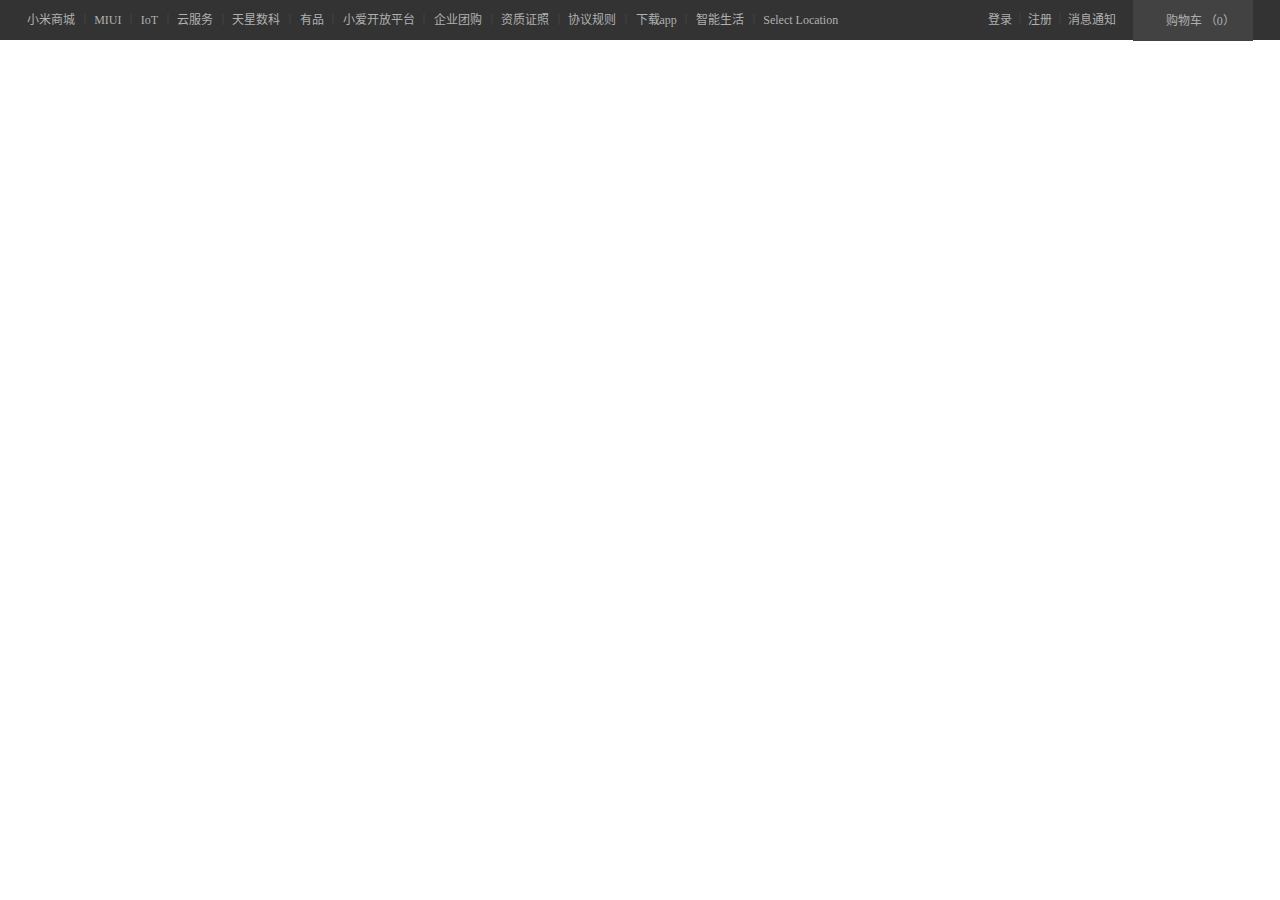
==== index.html @ 5fc12404 "防小米官网首页" ====
<!DOCTYPE html>
<html lang="zh-CN">

<head>
	<meta charset="UTF-8">
	<meta http-equiv="X-UA-Compatible" content="IE=edge">
	<meta name="viewport" content="width=device-width, initial-scale=1.0">
	<link rel="stylesheet" href="./static/css/style.css">
	<link rel="stylesheet" href="./static/fa/css/all.css">
	<link rel="stylesheet" href="./static/css/reset.css">
	<link rel="shortcut icon" href="./static/images/footlogo.png">
	<title>小米商城</title>
</head>

<body>
	<!-- 头部 -->
	<div class="header">
		<div class="site-topbar">
			<div class="container">
				<!-- 导航条右边部分 -->
				<ul class="topbar-nav">
					<li class="nofollow"><a href="#">小米商城</a></li>
					<span class="sep">丨</span>
					<li class="nofollow"><a href="#">MIUI</a></li>
					<span class="sep">丨</span>
					<li class="nofollow"><a href="#">IoT</a></li>
					<span class="sep">丨</span>
					<li class="nofollow"><a href="#">云服务</a></li>
					<span class="sep">丨</span>
					<li class="nofollow"><a href="#">天星数科</a></li>
					<span class="sep">丨</span>
					<li class="nofollow"><a href="#">有品</a></li>
					<span class="sep">丨</span>
					<li class="nofollow"><a href="#">小爱开放平台</a></li>
					<span class="sep">丨</span>
					<li class="nofollow"><a href="#">企业团购</a></li>
					<span class="sep">丨</span>
					<li class="nofollow"><a href="#">资质证照</a></li>
					<span class="sep">丨</span>
					<li class="nofollow"><a href="#">协议规则</a></li>
					<span class="sep">丨</span>
					<li class="nofollow">
						<a href="#" target="_blank" id="J_siteDownloadApp" class="topbar-download">下载app</a>
					</li>
					<span class="sep">丨</span>
					<li class="nofollow"><a href="#">智能生活</a></li>
					<span class="sep">丨</span>
					<li class="nofollow"><a href="#">Select Location</a></li>
				</ul>
				<!-- 导航条左边部分 -->
				<div class="topbar-cart">
					<a href="#">
						<i class="iconfont-cart fas">&#xf217;</i>
						购物车
						<span class="cart-mini-num">（0）</span>
					</a>
				</div>
				<ul class="topbar-info">
					<li class="link"><a href="#">登录</a></li><span>丨</span>
					<li class="link"><a href="#">注册</a></li><span>丨</span>
					<li class="link"><a href="#">消息通知</a></li>
				</ul>
			</div>

			
		</div>
	</div>
	<!-- 主体部分 -->
	<div class="content"></div>
	<!-- 底部 -->
	<div class="footer"></div>
</body>

</html>
---- static/css/style.css ----
body{
    font: 14px/1.5 Helvetica Neue,Helvetica,Arial,Microsoft Yahei,Hiragino Sans GB,Heiti SC,WenQuanYi Micro Hei,sans-serif;
    color: #333;
}

a{
    text-decoration: none;
}

/* 淘宝清除浮动的方法 */
.clearfix::after,
.clearfix::before{
    content: '';
    display: table;
    clear: both;
}

.site-topbar{
    position: relative;
    z-index: 30;
    height: 40px;
    font-size: 12px;
    color: #b0b0b0;
    background-color: #333;
}

.container{
    width: 1226px;
    height: 100%;
    margin: 0 auto;
    /* background-color: #bfa; */
}

.topbar-nav{
    position: relative;
    float: left;
    height: 100%;
}

.topbar-nav .nofollow{
    float: left;
    height: 100%;
    line-height: 40px;
}

.topbar-nav a{
    display: block;
    color: #b0b0b0;
}

.topbar-nav .sep{
    float: left;
    padding-top: 10px;
    margin: 0.3em;
    color: #424242;
}

.topbar-cart{
    position: relative;
    float: right;
    width: 120px;
    height: 100%;
    margin-left: 15px;
    line-height: 40px;
    background: #424242;
}

.topbar-cart a{
    display: block;
    color: #b0b0b0;
    background: #424242;
    text-align: center;
}

.topbar-cart .iconfont-cart{
    font-size: 15px;
}

.topbar-info{
    position: relative;
    float: right;
}

.topbar-info li{
    float: left;
    margin: 0 2px;
}

.topbar-info span{
    float: left;
    padding-top: 13px;
    color: #424242;
}

.topbar-info a{
    display: block;
    line-height: 40px;
    color: #b0b0b0;
}
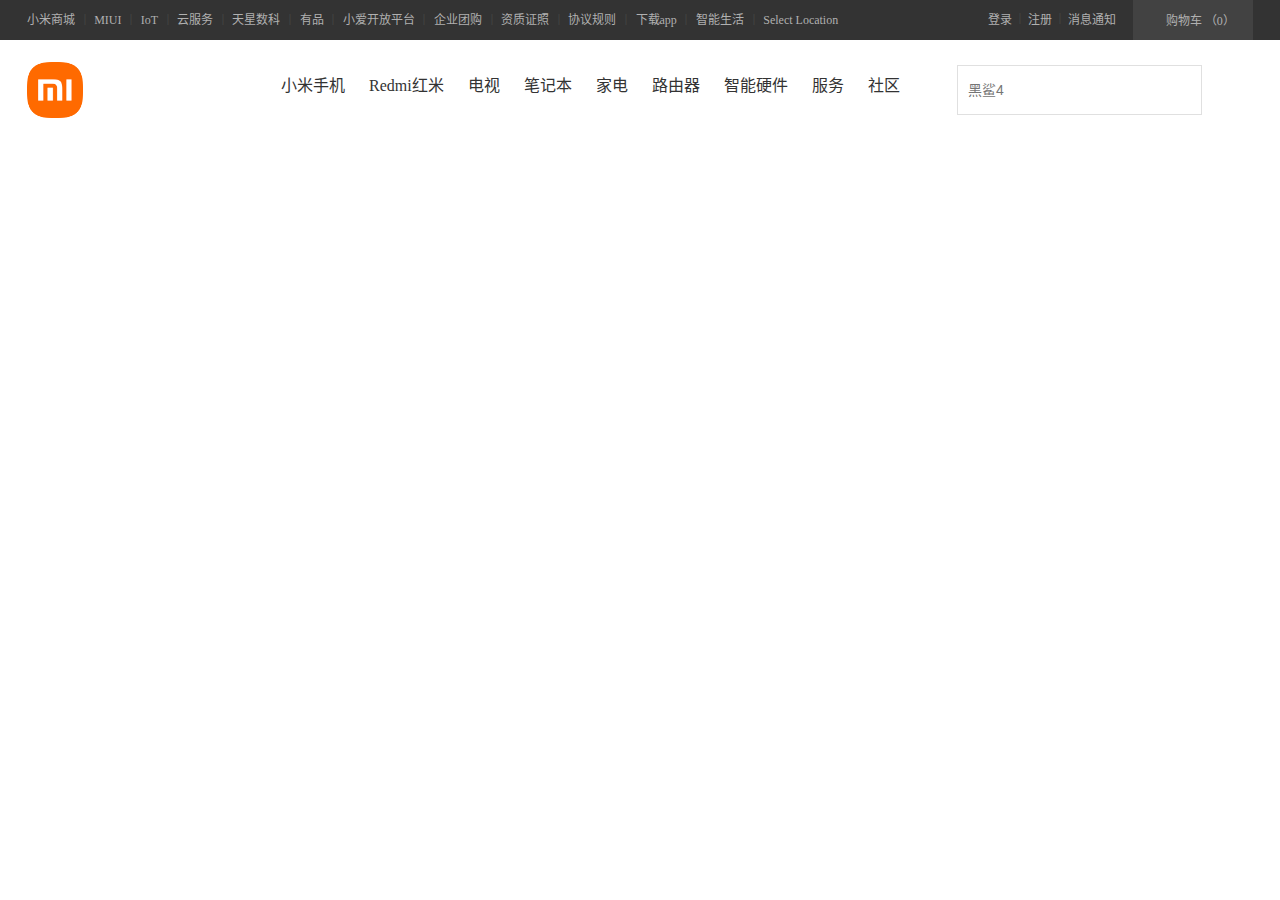
==== commit adf02fe3: "修改了信息" ====
--- a/index.html
+++ b/index.html
@@ -8,7 +8,8 @@
 	<link rel="stylesheet" href="./static/css/style.css">
 	<link rel="stylesheet" href="./static/fa/css/all.css">
 	<link rel="stylesheet" href="./static/css/reset.css">
-	<link rel="shortcut icon" href="./static/images/footlogo.png">
+	<link rel="shortcut icon" href="./static/image/favicon.ico">
+	<link rel="stylesheet" href="./static/js/index.js">
 	<title>小米商城</title>
 </head>
 
@@ -64,6 +65,35 @@
 
 			
 		</div>
+
+		<div class="site-header">
+			<div class="container">
+				<div class="header-logo">
+					<a href="./index.html" title="小米官网" class="logo">小米官网</a>
+				</div>
+
+				<div class="header-nav">
+					<ul class="nav-list">
+						<li class="nav-item"><a href="#">小米手机</a></li>
+						<li class="nav-item"><a href="#">Redmi红米</a></li>
+						<li class="nav-item"><a href="#">电视</a></li>
+						<li class="nav-item"><a href="#">笔记本</a></li>
+						<li class="nav-item"><a href="#">家电</a></li>
+						<li class="nav-item"><a href="#">路由器</a></li>
+						<li class="nav-item"><a href="#">智能硬件</a></li>
+						<li class="nav-item"><a href="#">服务</a></li>
+						<li class="nav-item"><a href="#">社区</a></li>
+					</ul>
+				</div>
+
+				<div class="header-search">
+					<form action="#" class="search-form ">
+						<input type="search" class="search-text" placeholder="黑鲨4">
+						<div class="search-btn fas fa-search"></div>
+					</form>
+				</div>
+			</div>
+		</div>
 	</div>
 	<!-- 主体部分 -->
 	<div class="content"></div>
--- a/static/css/style.css
+++ b/static/css/style.css
@@ -67,6 +67,7 @@
 
 .topbar-cart a{
     display: block;
+    height: 100%;
     color: #b0b0b0;
     background: #424242;
     text-align: center;
@@ -96,4 +97,101 @@
     display: block;
     line-height: 40px;
     color: #b0b0b0;
+}
+
+.site-header{
+    z-index: 20;
+    height: 100px;
+}
+
+.header-logo{
+   float: left; 
+   width: 62px;
+   margin-top: 22px;
+}
+.header-logo .logo{
+    position: relative;
+    display: block;
+    width: 56px;
+    height: 56px;
+    overflow: hidden;
+    text-indent: -9999px;
+}
+.header-logo .logo::after,
+.header-logo .logo::before{
+    content: '';
+    position: absolute;
+    left: 0;
+    top: 0;
+    z-index: 1;
+    width: 100%;
+    height: 100%;
+    background: url('../image/logo-mi2.png')no-repeat;
+    background-size: 56px;
+    transform: translateZ(0);
+}
+
+.header-nav{
+    height: 100%;
+    float: left;
+    margin-left: 150px;
+}
+
+.nav-list{
+    position: relative;
+    float: left;
+    font-size: 16px;
+    padding: 12px 0 0 30px;
+    height: 88px;
+    z-index: 10;
+}
+
+.nav-list li{
+    float: left;
+}
+
+.nav-list a{
+    display: block;
+    padding: 26px 12px 38px;
+    color: #333;
+}
+
+
+.header-search{
+    float: right;
+    width: 296px;
+    height: 50px;
+    margin-top: 25px;
+    overflow: hidden;
+}
+
+.header-search .search-form{
+    position: relative;
+    width: 100%;
+    height: 100%;
+    z-index: 20;
+}
+
+.header-search .search-text{
+    outline: 0;
+    border: 1px solid #e0e0e0;
+    width: 245px;
+    height: 50px;
+    font-size: 14px;
+    line-height: 48px;
+    padding: 0 10px;
+}
+
+.header-search .search-btn{
+    position: absolute;
+    width: 38px;
+    height: 46px;
+    line-height: 46px;
+    font-size: 18px;
+    border:1px solid #e0e0e0;
+    border-left: none;
+    text-align: center;
+    padding: 1px 6px;
+    background: #fff;
+    color: #616161;
 }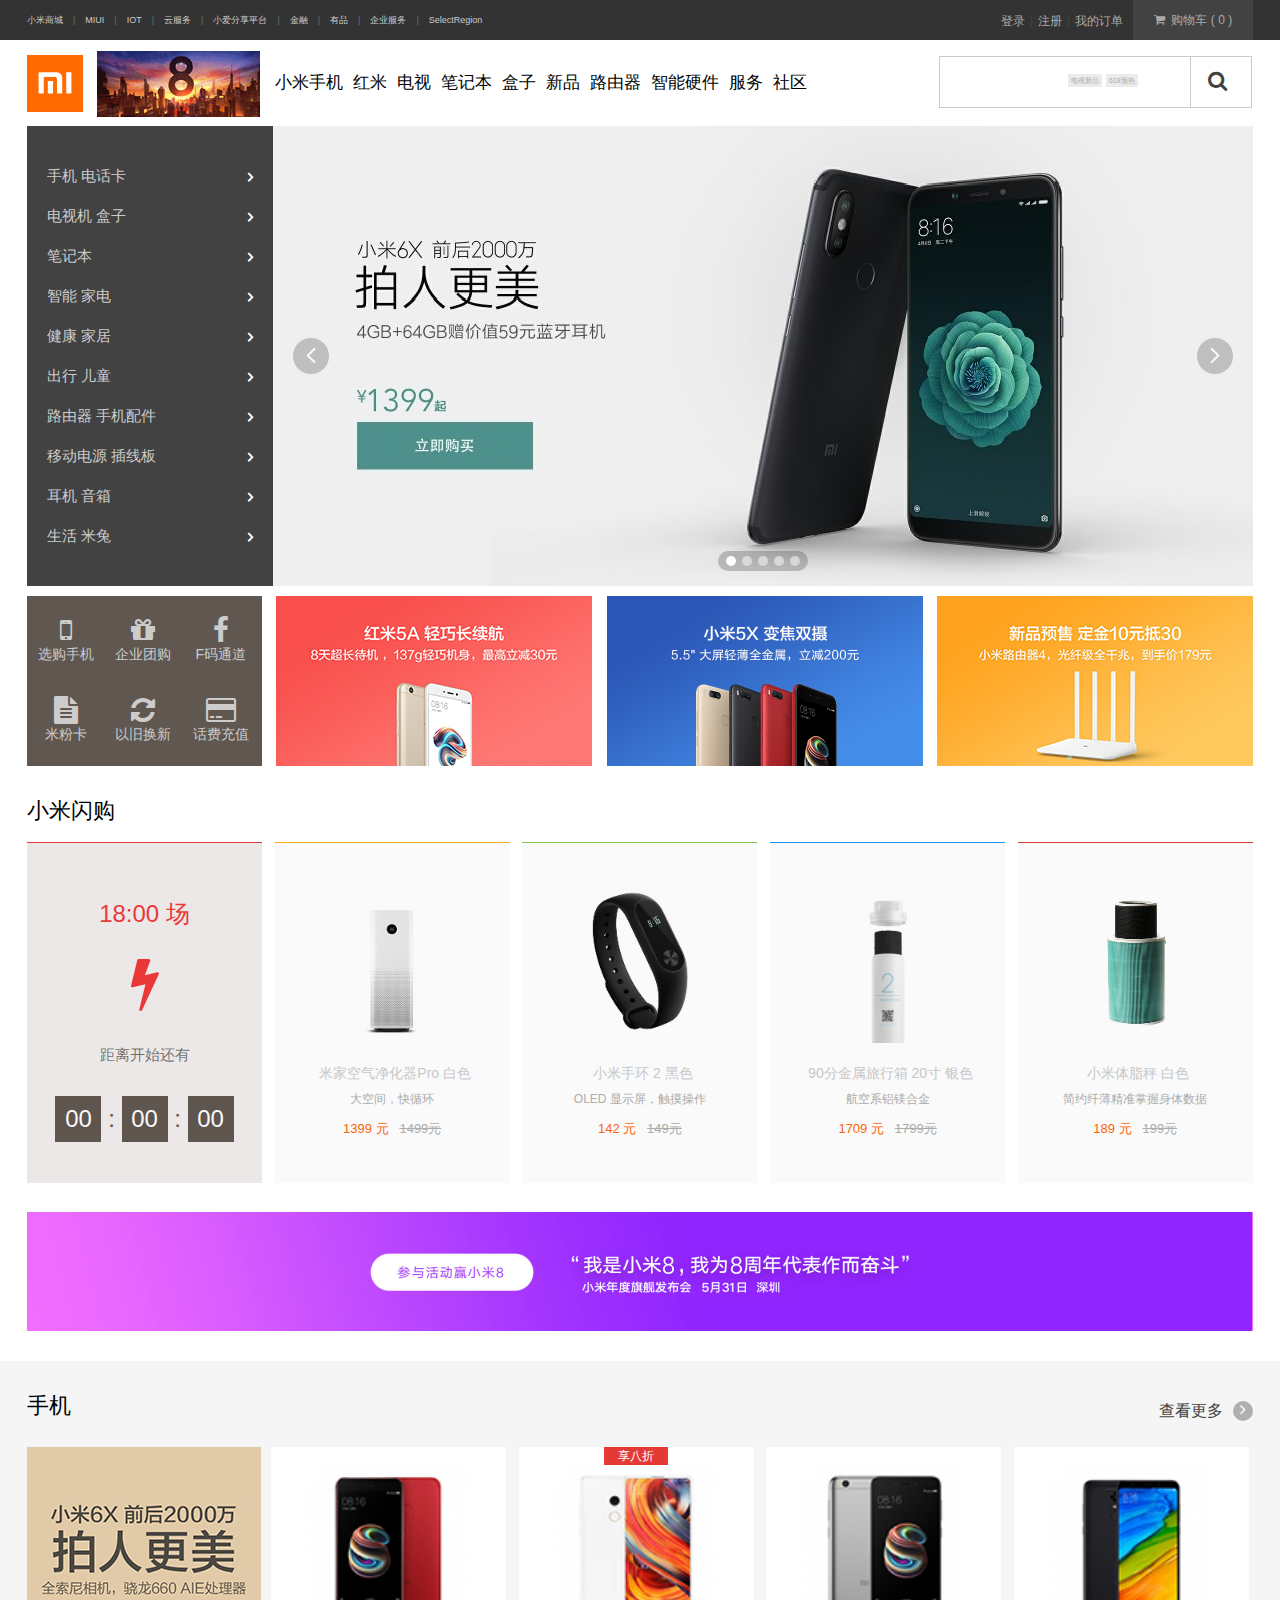
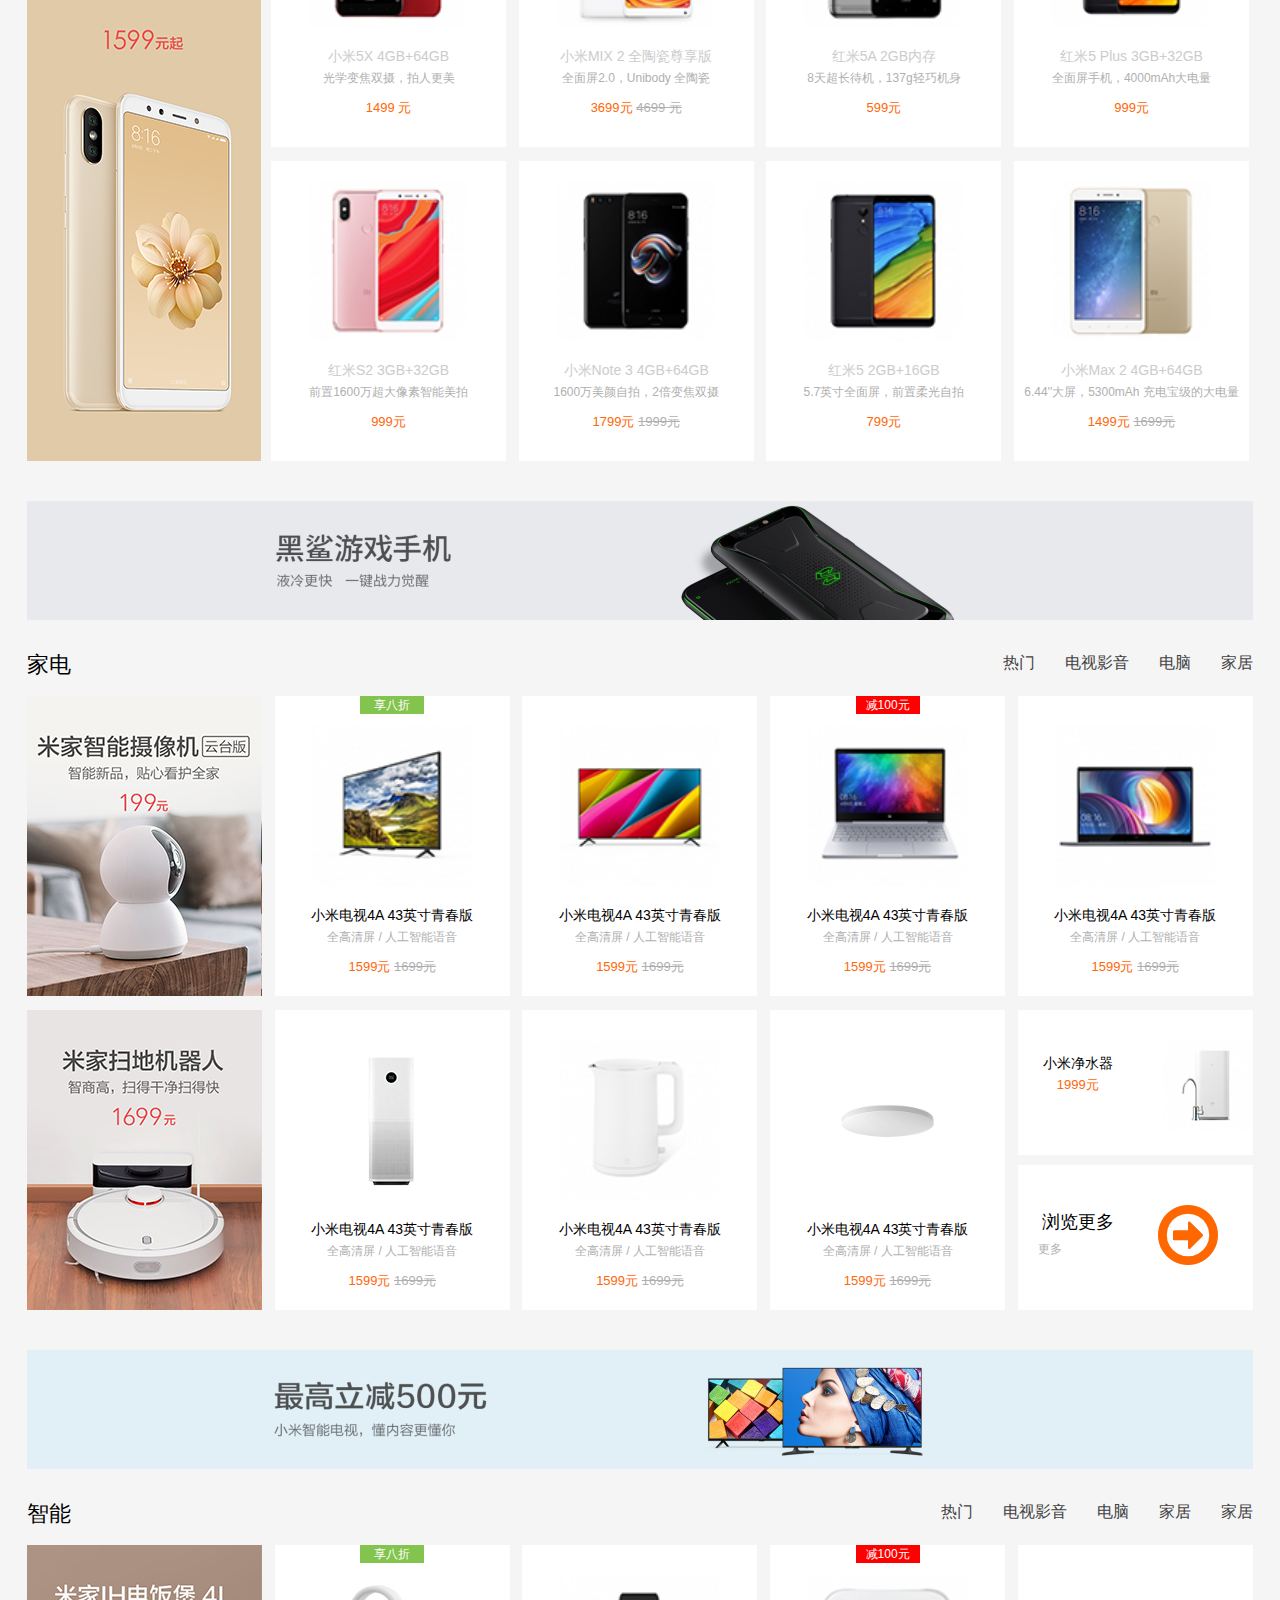
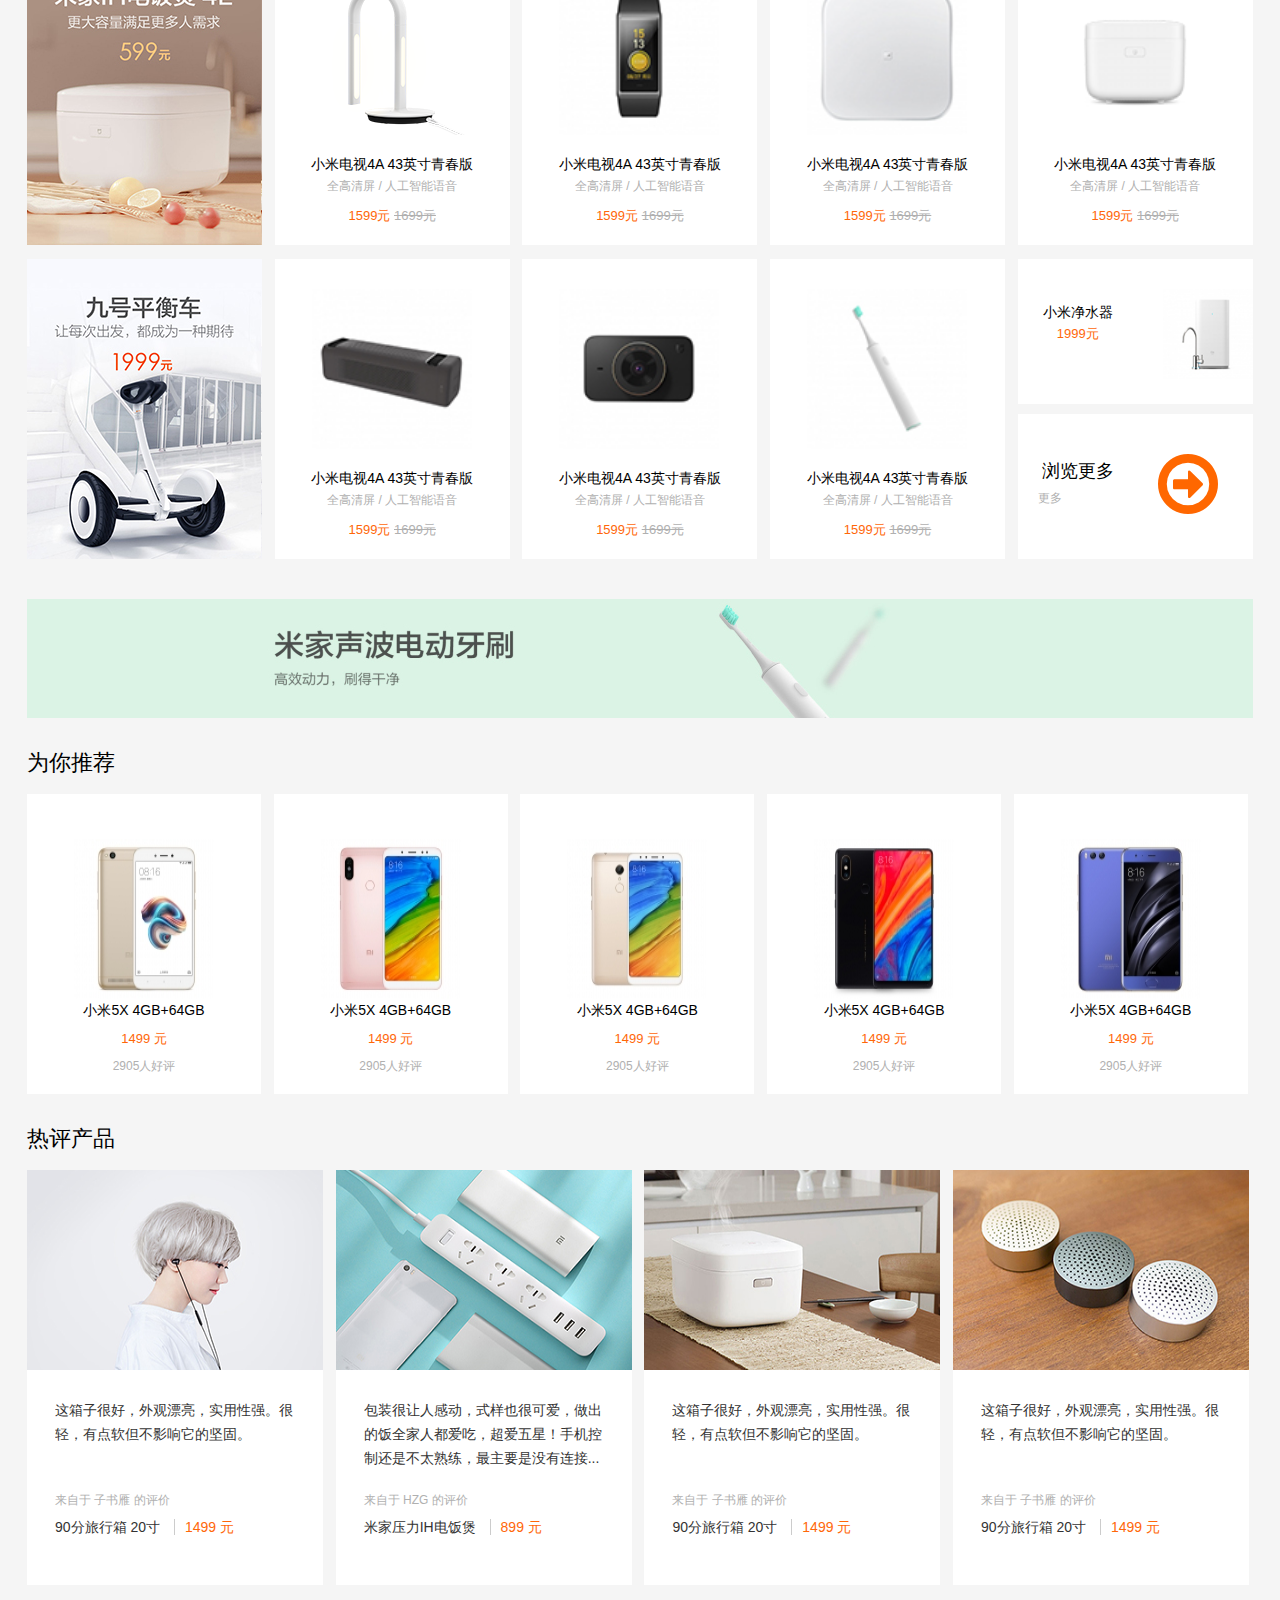
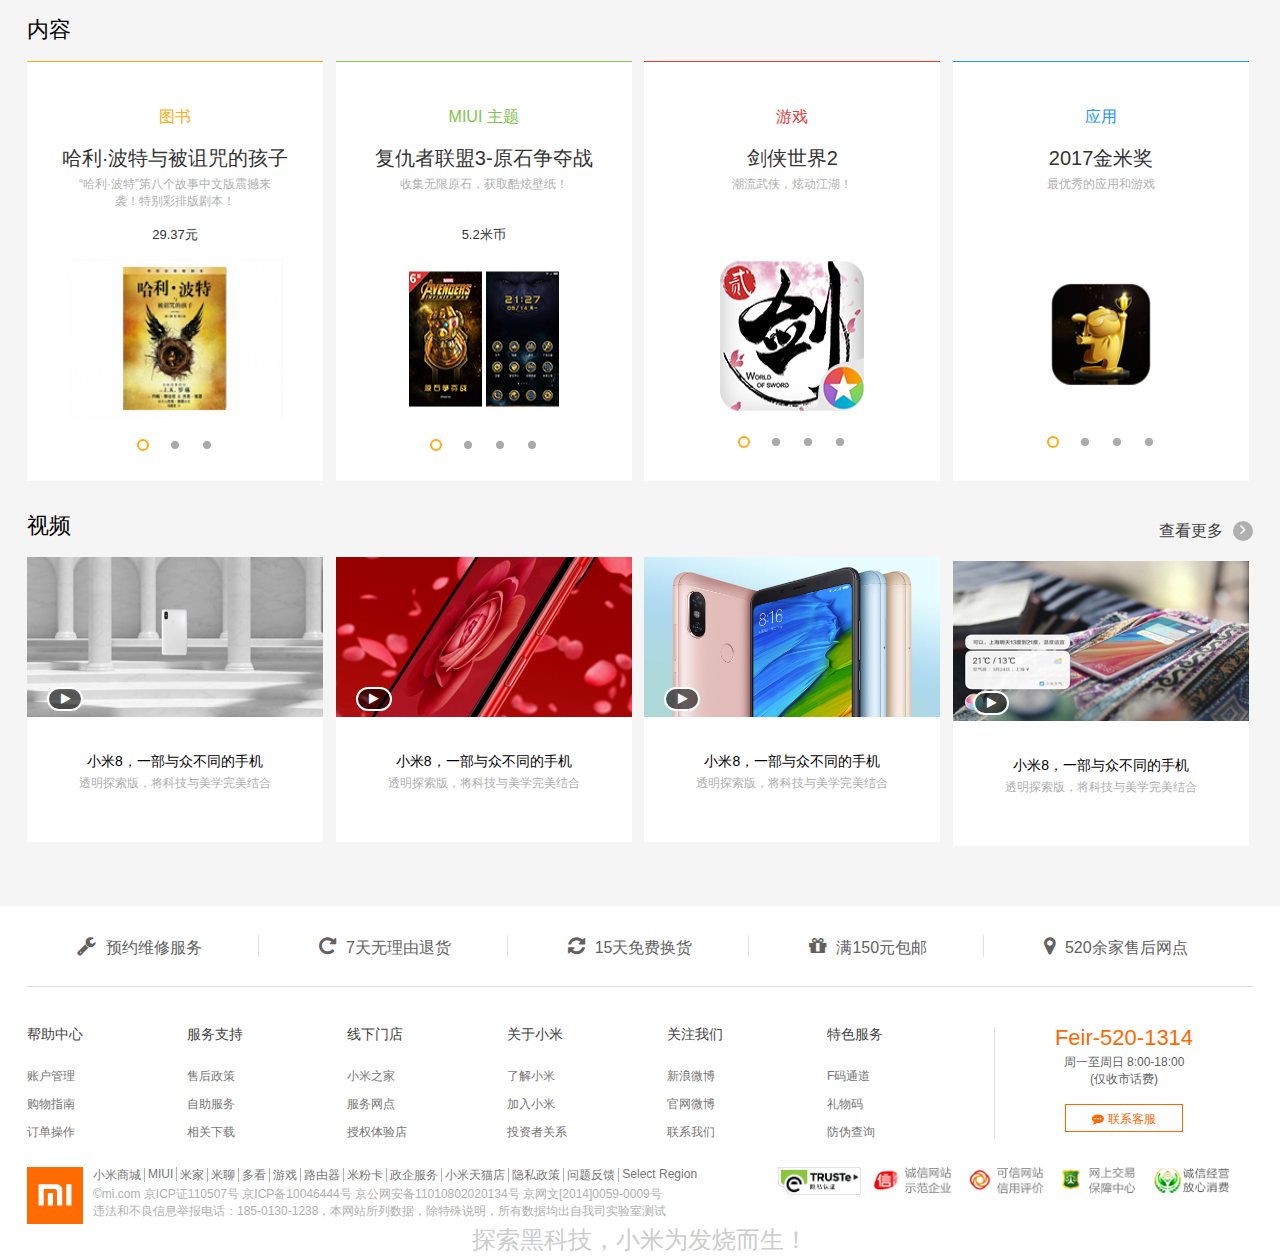
==== commit 1185614c: "'修改了部分文件'" ====
--- a/index.html
+++ b/index.html
@@ -1,104 +1,1081 @@
 <!DOCTYPE html>
-<html lang="zh-CN">
+<html>
+<head>
+    <title>小米商城</title>
+    <meta charset="utf-8">
+    <link rel="shortcut icon" type="image/x-icon" href="static/img/footlogo.png" />
+    <link rel="stylesheet" type="text/css" href="static/layui/css/layui.css">
+    <link rel="stylesheet" type="text/css" href="static/css/mi.css">
+    <link rel="stylesheet" type="text/css" href="static/css/content.css">
+    <link rel="stylesheet" type="text/css" href="static/css/footer.css">
+    <link rel="stylesheet" type="text/css" href="static/font-awesome/css/font-awesome.min.css">
+	<script type="text/javascript" src="static/layui/layui.js"></script>
+</head>
+<body>
+<div class="box">
+    <!-- 头部 -->
+    <div class="header">
+        <div class="header_menu">
+            <ul class="header_left">
+                <li><a href="#">小米商城</a><span>|</span></li>
+                <li><a href="#">MIUI</a><span>|</span></li>
+                <li><a href="#">IOT</a><span>|</span></li>
+                <li><a href="#">云服务</a><span>|</span></li>
+                <li><a href="#">小爱分享平台</a><span>|</span></li>
+                <li><a href="#">金融</a><span>|</span></li>
+                <li><a href="#">有品</a><span>|</span></li>
+                <li><a href="#">企业服务</a><span>|</span></li>
+                <li><a href="#">SelectRegion</a></li>
+            </ul>
+            <div class="header_right">
+                <ul>
+                <li><a href="#">登录</a><span>|</span></li>
+                <li><a href="#">注册</a><span>|</span></li>
+                <li><a href="shop/order.html">我的订单</a></li>
+               <li class="header_right_li"><a href="shop/cart.html"><i class="fa fa-shopping-cart" ></i>&nbsp; 购物车 ( 0 )</a> 
+					<div>购物车中还没有商品，赶紧选购吧！</div>
+				</li>
+            </ul>
+            </div>  
+        </div> 
+    </div>
+    <!--   主体内容上半部分   -->
+    <div class="content-top">
+        <div class="content">
+            <div class="content_menu">
+                <div class="content_menu_pic">
+                <img src="static/img/footlogo.png" class="content_menu_img"style="margin: 5px 0px;margin-right: 10px;">
+                <img src="static/img/logoAD.gif" >
+                </div>
+            <div class="content_menu_ul">
+                <ul>
+					<li>小米手机
+						<div class="mi_phone">
+							<div class="mi_phone_div">
+								<div class="mi_phone_div_1">
+									<div  class="mi_phone1">
+										<div class="new">新品</div>
+										<div class="mi_phone_shop">
+											<img src="static/img/phone/phone1.png">
+											<br>
+											<a href="shop/detail.html">小米2s</a>
+											<br>
+											<a href="" style="color:#FF6A00;">3299元</a>
+										</div>
+										<span></span>
+									</div>
+									<div  class="mi_phone1">
+										<div class="new">新品</div>
+										<div class="mi_phone_shop">
+											<img src="static/img/phone/phone2.png">
+											<br>
+											<a href="">小米2s</a>
+											<br>
+											<a href="" style="color:#FF6A00;">3299元</a>
+										</div>
+										<span></span>
+								    </div>
+									<div  class="mi_phone1">
+											<div class="new">新品</div>
+											<div class="mi_phone_shop">
+												<img src="static/img/phone/phone3.png">
+												<br>
+												<a href="">小米2s</a>
+												<br>
+												<a href="" style="color:#FF6A00;">3299元</a>
+											</div>
+											<span></span>
+									</div>
+									<div  class="mi_phone1">
+											<div class="new">新品</div>
+											<div class="mi_phone_shop">
+												<img src="static/img/phone/phone1.png">
+												<br>
+												<a href="">小米2s</a>
+												<br>
+												<a href="" style="color:#FF6A00;">3299元</a>
+											</div>
+											<span></span>
+									</div>
+									<div  class="mi_phone1">
+											<!-- <div class="new">新品</div> -->
+											<div class="mi_phone_shop">
+												<img src="static/img/phone/phone1.png">
+												<br>
+												<a href="">小米2s</a>
+												<br>
+												<a href="" style="color:#FF6A00;">3299元</a>
+											</div>
+											<span></span>
+									</div>
+									<div  class="mi_phone1">
+											<!-- <div class="new">新品</div> -->
+											<div class="mi_phone_shop">
+												<img src="static/img/phone/phone1.png">
+												<br>
+												<a href="">小米2s</a>
+												<br>
+												<a href="" style="color:#FF6A00;">3299元</a>
+											</div>
+								   </div>
+								   
+								   <div class="clear"></div>
+								</div>	
+						    </div>
+						</div>
+					</li>
+					<li>红米
+						<div class="mi_phone">
+							<div class="mi_phone_div">
+								<div class="mi_phone_div_1">
+									<div  class="mi_phone1">
+										<div class="new">新品</div>
+										<div class="mi_phone_shop">
+											<img src="static/img/phone/phone7.png">
+											<br>
+											<a href="">小米2s</a>
+											<br>
+											<a href="" style="color:#FF6A00;">3299元</a>
+										</div>
+										<span></span>
+									</div>
+									<div  class="mi_phone1">
+										<div class="new">新品</div>
+										<div class="mi_phone_shop">
+											<img src="static/img/phone/phone8.png">
+											<br>
+											<a href="">小米2s</a>
+											<br>
+											<a href="" style="color:#FF6A00;">3299元</a>
+										</div>
+										<span></span>
+								    </div>
+									<div  class="mi_phone1">
+											<div class="new">新品</div>
+											<div class="mi_phone_shop">
+												<img src="static/img/phone/phone9.jpg">
+												<br>
+												<a href="">小米2s</a>
+												<br>
+												<a href="" style="color:#FF6A00;">3299元</a>
+											</div>
+											<span></span>
+									    </div>
+									<div  class="mi_phone1">
+											<div class="new">新品</div>
+											<div class="mi_phone_shop">
+												<img src="static/img/phone/phone1.png">
+												<br>
+												<a href="">小米2s</a>
+												<br>
+												<a href="" style="color:#FF6A00;">3299元</a>
+											</div>
+											<span></span>
+									    </div>
+									<div  class="mi_phone1">
+											<div class="new">新品</div>
+											<div class="mi_phone_shop">
+												<img src="static/img/phone/phone1.png">
+												<br>
+												<a href="">小米2s</a>
+												<br>
+												<a href="" style="color:#FF6A00;">3299元</a>
+											</div>
+											<span></span>
+									    </div>
+									<div  class="mi_phone1">
+											<div class="new">新品</div>
+											<div class="mi_phone_shop">
+												<img src="static/img/phone/phone1.png">
+												<br>
+												<a href="">小米2s</a>
+												<br>
+												<a href="" style="color:#FF6A00;">3299元</a>
+											</div>
+									 </div>
+									 <div class="clear"></div>
+								</div>	 
+							</div>
+						</div>
+					</li>
+					<li>电视</li>
+					<li>笔记本</li>
+					<li>盒子</li>
+					<li>新品</li>
+					<li>路由器</li>
+					<li>智能硬件</li>
+					<li>服务</li>
+					<li>社区</li>
+				</ul>
+            </div>
+            <div class="content-form">
+                <form>
+                    <input type="text" name="">
+                    <div class="content-form-a"><a href="">电视新品</a>   <a href="">618预热</a></div>
+                    <div class="botton"><i class=" fa fa-search"></i></div>
+                
+                </form>
+            </div>
+            <div class="clear"></div>
+        </div>
+           <div class="content_pic">
+				<div class="content_pic_menu">
+					<ul class="content_pic_ul">
+						<li><a href="">手机 电话卡 </a><i class="fa fa-angle-right"></i>
+							<div class="content_pic_div">
+								<div class="content_div_menu">
+									<div class="content_div_1">
+										<div><img src="static/img/phone/phone1.png"> <a href="shop/detail.html">红米6A</a></div>
+										<div><img src="static/img/phone/phone2.png"> <a href="">小米MIX2</a></div>
+										<div><img src="static/img/phone/phone6.jpg"> <a href="">移动4G+专区</a></div>
+									</div>
+									<div class="content_div_1">
+										<div><img src="static/img/phone/phone1.png"> <a href="">小米8</a></div>
+										<div><img src="static/img/phone/phone2.png"> <a href="">小米MIX2</a></div>
+										<div><img src="static/img/phone/phone6.jpg"> <a href="">移动4G+专区</a></div>
+									</div>
+                                    <div class="content_div_1">
+										<div><img src="static/img/phone/phone1.png"> <a href="">小米8</a></div>
+										<div><img src="static/img/phone/phone2.png"> <a href="">小米MIX2</a></div>
+										<div><img src="static/img/phone/phone6.jpg"> <a href="">移动4G+专区</a></div>
+									</div>
+                                    <div class="content_div_1">
+										<div><img src="static/img/phone/phone1.png"> <a href="">小米8</a></div>
+										<div><img src="static/img/phone/phone2.png"> <a href="">小米MIX2</a></div>
+										<div><img src="static/img/phone/phone6.jpg"> <a href="">移动4G+专区</a></div>
+									</div>
+                                    <div class="content_div_1">
+										<div><img src="static/img/phone/phone1.png"> <a href="">小米8</a></div>
+										<div><img src="static/img/phone/phone2.png"> <a href="">小米MIX2</a></div>
+										<div><img src="static/img/phone/phone6.jpg"> <a href="">移动4G+专区</a></div>
+									</div> 
+                                    <div class="content_div_1">
+										<div><img src="static/img/phone/phone1.png"> <a href="">小米8</a></div>
+										<div><img src="static/img/phone/phone2.png"> <a href="">小米MIX2</a></div>
+										<div><!-- <img src="static/img/phone/phone6.jpg"> <a href="">移动4G+专区</a> --></div>
+									</div>
+								</div>
+							</div>
 
-<head>
-	<meta charset="UTF-8">
-	<meta http-equiv="X-UA-Compatible" content="IE=edge">
-	<meta name="viewport" content="width=device-width, initial-scale=1.0">
-	<link rel="stylesheet" href="./static/css/style.css">
-	<link rel="stylesheet" href="./static/fa/css/all.css">
-	<link rel="stylesheet" href="./static/css/reset.css">
-	<link rel="shortcut icon" href="./static/image/favicon.ico">
-	<link rel="stylesheet" href="./static/js/index.js">
-	<title>小米商城</title>
-</head>
+						</li>
+						<li><a href="">电视机 盒子</a><i class="fa fa-angle-right"></i></li>
+						<li><a href="">笔记本 </a><i class="fa fa-angle-right"></i>
+							<div class="content_pic_div">
+								<div class="content_div_menu">
+									<div class="content_div_1">
+										<div><img src="static/img/pc/pc4.jpg"> <a href="">小米8</a></div>
+										<div><img src="static/img/phone/phone2.png"> <a href="">小米MIX2</a></div>
+										<div><img src="static/img/phone/phone6.jpg"> <a href="">移动4G+专区</a></div>
+									</div>
+									<div class="content_div_1">
+										<div><img src="static/img/phone/phone1.png"> <a href="">小米8</a></div>
+										<div><img src="static/img/phone/phone2.png"> <a href="">小米MIX2</a></div>
+										<div><img src="static/img/phone/phone6.jpg"> <a href="">移动4G+专区</a></div>
+									</div>
+                                    <div class="content_div_1">
+										<div><img src="static/img/phone/phone1.png"> <a href="">小米8</a></div>
+										<div><img src="static/img/phone/phone2.png"> <a href="">小米MIX2</a></div>
+										<div><img src="static/img/phone/phone6.jpg"> <a href="">移动4G+专区</a></div>
+									</div>
+                                    <div class="content_div_1">
+										<div><img src="static/img/phone/phone1.png"> <a href="">小米8</a></div>
+										<div><img src="static/img/phone/phone2.png"> <a href="">小米MIX2</a></div>
+										<div><img src="static/img/phone/phone6.jpg"> <a href="">移动4G+专区</a></div>
+									</div>
+                                    <div class="content_div_1">
+										<div><img src="static/img/phone/phone1.png"> <a href="">小米8</a></div>
+										<div><img src="static/img/phone/phone2.png"> <a href="">小米MIX2</a></div>
+										<div><img src="static/img/phone/phone6.jpg"> <a href="">移动4G+专区</a></div>
+									</div> 
+                                    <div class="content_div_1">
+										<div><img src="static/img/phone/phone1.png"> <a href="">小米8</a></div>
+										<div><img src="static/img/phone/phone2.png"> <a href="">小米MIX2</a></div>
+										<div><!-- <img src="static/img/phone/phone6.jpg"> <a href="">移动4G+专区</a> --></div>
+									</div>
+								</div>
+							</div>
+						</li>
+						<li><a href="">智能 家电 </a><i class="fa fa-angle-right"></i></li>
+						<li><a href="">健康 家居 </a><i class="fa fa-angle-right"></i></li>
+						<li><a href="">出行 儿童 </a><i class="fa fa-angle-right"></i></li>
+						<li><a href="">路由器 手机配件 </a><i class="fa fa-angle-right"></i></li>
+						<li><a href="">移动电源 插线板</a><i class="fa fa-angle-right"></i></li>
+						<li><a href="">耳机 音箱 </a><i class="fa fa-angle-right"></i></li>
+						<li><a href="">生活 米兔</a> <i class="fa fa-angle-right"></i></li>
+					</ul>	
+				</div>
+				<div class="layui-carousel" id="test1" lay-filter="test1">
+					  <div carousel-item="">
+					    <div><img src="./static/img/a.jpg"></div>
+					    <div><img src="./static/img/b.jpg"></div>
+					    <div><img src="./static/img/c.jpg"></div>
+					    <div><img src="./static/img/d.jpg"></div>
+					    <div><img src="./static/img/e.jpg"></div>					    
+					  </div>
+				</div> 					
+	          <div class="clear"></div>
+			</div>
+<!-- 以下部分样式见  外部样式 content.css		 -->	
 
-<body>
-	<!-- 头部 -->
-	<div class="header">
-		<div class="site-topbar">
-			<div class="container">
-				<!-- 导航条右边部分 -->
-				<ul class="topbar-nav">
-					<li class="nofollow"><a href="#">小米商城</a></li>
-					<span class="sep">丨</span>
-					<li class="nofollow"><a href="#">MIUI</a></li>
-					<span class="sep">丨</span>
-					<li class="nofollow"><a href="#">IoT</a></li>
-					<span class="sep">丨</span>
-					<li class="nofollow"><a href="#">云服务</a></li>
-					<span class="sep">丨</span>
-					<li class="nofollow"><a href="#">天星数科</a></li>
-					<span class="sep">丨</span>
-					<li class="nofollow"><a href="#">有品</a></li>
-					<span class="sep">丨</span>
-					<li class="nofollow"><a href="#">小爱开放平台</a></li>
-					<span class="sep">丨</span>
-					<li class="nofollow"><a href="#">企业团购</a></li>
-					<span class="sep">丨</span>
-					<li class="nofollow"><a href="#">资质证照</a></li>
-					<span class="sep">丨</span>
-					<li class="nofollow"><a href="#">协议规则</a></li>
-					<span class="sep">丨</span>
-					<li class="nofollow">
-						<a href="#" target="_blank" id="J_siteDownloadApp" class="topbar-download">下载app</a>
-					</li>
-					<span class="sep">丨</span>
-					<li class="nofollow"><a href="#">智能生活</a></li>
-					<span class="sep">丨</span>
-					<li class="nofollow"><a href="#">Select Location</a></li>
-				</ul>
-				<!-- 导航条左边部分 -->
-				<div class="topbar-cart">
-					<a href="#">
-						<i class="iconfont-cart fas">&#xf217;</i>
-						购物车
-						<span class="cart-mini-num">（0）</span>
-					</a>
-				</div>
-				<ul class="topbar-info">
-					<li class="link"><a href="#">登录</a></li><span>丨</span>
-					<li class="link"><a href="#">注册</a></li><span>丨</span>
-					<li class="link"><a href="#">消息通知</a></li>
-				</ul>
-			</div>
+<!--xin start-->
+            <!--一个小导航+三个小广告-->
+            <div class="content-picli">
+                <div class="content-picli_1">
+                    <ul>
+                        <li><span class="fa fa-mobile-phone fa-2x"></span>选购手机</li>
+                        <li><span class="fa fa-gift fa-2x"></span>企业团购</li>
+                        <li><span class="fa fa-facebook fa-2x"></span>F码通道</li>
+                        <li><span class="fa fa-file-text fa-2x"></span>米粉卡</li>
+                        <li><span class="fa fa-refresh fa-2x"></span>以旧换新</li>
+                        <li><span class="fa fa-credit-card fa-2x"></span>话费充值</li>
+                    </ul>
+                </div>
+                <div class="content-picli_2"></div>
+                <div class="content-picli_3"></div>
+                <div class="content-picli_4"></div>
+            </div>
+            <div class="clear"></div>
+            <!--小米闪购-->
+            <div class="content-picshop">
+                <h2 class="content-picshop1">小米闪购</h2>
+                <div class="content-picshop2">
+                    <div class="content-picshop3">
+                        <div class="time">18:00 场</div>
+                        <div class="flash fa fa-flash fa-4x" style="color: #ef3a3b;"></div>
+                        <div class="detail">距离开始还有</div>
+                        <div class="clock">
+                            <span class="hour">00</span>
+                            <span class="maohao">:</span>
+                            <span class="minute">00</span>
+                            <span class="maohao">:</span>
+                            <span class="second">00</span>
+                        </div>
+                        <div class="bg"></div>
+                    </div>
+                    <div class="content-picshop4">
+                        <img class="picshopImg" src="./static/img/flashbuy/flashbuy1.jpg" alt="">
+                        <h3 class="picshopTitle"><a href="">米家空气净化器Pro 白色 </a></h3>
+                        <p class="picshopDesc">大空间，快循环</p>
+                        <p class="picshopPrice">
+                            <span style="color:#ff6709">1399 元</span>&nbsp;&nbsp;
+                            <del>1499元</del>
+                        </p>
+                        <div class="bg"></div>
+                    </div>
+                    <div class="content-picshop5">
+                        <img class="picshopImg" src="./static/img/flashbuy/flashbuy2.jpg" alt="">
+                        <h3 class="picshopTitle"><a href="">小米手环 2 黑色 </a> </h3>
+                        <p class="picshopDesc">OLED 显示屏，触摸操作</p>
+                        <p class="picshopPrice">
+                            <span style="color:#ff6709">142 元</span>&nbsp;&nbsp;
+                            <del>149元</del>
+                        </p>
+                        <div class="bg"></div>
+                    </div>
+                    <div class="content-picshop6">
+                        <img class="picshopImg" src="./static/img/flashbuy/flashbuy3.jpg" alt="">
+                        <h3 class="picshopTitle"><a href="">90分金属旅行箱 20寸 银色</a> </h3>
+                        <p class="picshopDesc">航空系铝镁合金</p>
+                        <p class="picshopPrice">
+                            <span style="color:#ff6709">1709 元</span>&nbsp;&nbsp;
+                            <del>1799元</del>
+                        </p>
+                        <div class="bg"></div>
+                    </div>
+                    <div class="content-picshop7">
+                        <img class="picshopImg" src="./static/img/flashbuy/flashbuy4.jpg" alt="">
+                        <h3 class="picshopTitle"><a href="">小米体脂秤 白色</a> </h3>
+                        <p class="picshopDesc">简约纤薄精准掌握身体数据</p>
+                        <p class="picshopPrice">
+                            <span style="color:#ff6709">189 元</span>&nbsp;&nbsp;
+                            <del>199元</del>
+                        </p>
+                        <div class="bg"></div>
+                    </div>
+                </div>
+            </div>
+            <div class="content-pic"></div>
+        </div>
+    </div>
+    <!--   主体内容下半部分   -->
+    <div class="content-bottom">
+        <div class="content-bottom1">
+            <!--手机-->
+            <h2 class="content-bottom1_li">
+                手机
+                <div class="tab">
+                    查看更多
+                    <span><i class="fa fa-angle-right"></i></span>
+                </div>
+            </h2>
+            <div class="content-bottom1_shop">
+                <div class="content-bottom1_shop1"></div>
+                <div class="content-bottom1_shop2">
+                    <div class="content-bottom1_1">
+                        <div class="content-bottom1_a">
+                            <img class="bottomImg" src="./static/img/buy/手机1.jpg" alt="">
+                            <h3 class="bottomTitle"><a href="">小米5X 4GB+64GB </a> </h3>
+                            <p class="bottomDesc">光学变焦双摄，拍人更美</p>
+                            <p class="bottomPrice">
+                                <span style="color:#ff6709">1499 元</span>
+                            </p>
+                        </div>
+                        <div class="content-bottom1_b">
+                            <span class="bottomFlagRed">享八折</span>
+                            <img class="bottomImg" src="./static/img/buy/手机2.jpg" alt="">
+                            <h3 class="bottomTitle"><a href="">小米MIX 2 全陶瓷尊享版 </a></h3>
+                            <p class="bottomDesc">全面屏2.0，Unibody 全陶瓷</p>
+                            <p class="bottomPrice">
+                                <span style="color:#ff6709">3699元</span>
+                                <del>4699 元</del>
+                            </p>
+                        </div>
+                        <div class="content-bottom1_c">
+                            <img class="bottomImg" src="./static/img/buy/手机3.jpg" alt="">
+                            <h3 class="bottomTitle"><a href="">红米5A 2GB内存 </a></h3>
+                            <p class="bottomDesc">8天超长待机，137g轻巧机身</p>
+                            <p class="bottomPrice">
+                                <span style="color:#ff6709">599元</span>
+                            </p>
+                        </div>
+                        <div class="content-bottom1_d">
+                            <img class="bottomImg" src="./static/img/buy/手机4.jpg" alt="">
+                            <h3 class="bottomTitle"><a href="">红米5 Plus 3GB+32GB </a></h3>
+                            <p class="bottomDesc">全面屏手机，4000mAh大电量</p>
+                            <p class="bottomPrice">
+                                <span style="color:#ff6709">999元</span>
+                            </p>
+                        </div>
+                    </div>
+                    <div class="content-bottom1_2">
+                        <div class="content-bottom1_e">
+                            <img class="bottomImg" src="./static/img/buy/手机5.jpg" alt="">
+                            <h3 class="bottomTitle"><a href="">红米S2 3GB+32GB </a></h3>
+                            <p class="bottomDesc">前置1600万超大像素智能美拍</p>
+                            <p class="bottomPrice">
+                                <span style="color:#ff6709">999元</span>
+                            </p>
+                        </div>
+                        <div class="content-bottom1_f">
+                            <img class="bottomImg" src="./static/img/buy/手机6.jpg" alt="">
+                            <h3 class="bottomTitle"><a href="">小米Note 3 4GB+64GB </a></h3>
+                            <p class="bottomDesc">1600万美颜自拍，2倍变焦双摄</p>
+                            <p class="bottomPrice">
+                                <span style="color:#ff6709">1799元</span>
+                                <del>1999元</del>
+                            </p>
+                        </div>
+                        <div class="content-bottom1_g">
+                            <img class="bottomImg" src="./static/img/buy/手机7.jpg" alt="">
+                            <h3 class="bottomTitle"><a href="">红米5 2GB+16GB </a></h3>
+                            <p class="bottomDesc">5.7英寸全面屏，前置柔光自拍</p>
+                            <p class="bottomPrice">
+                                <span style="color:#ff6709">799元</span>
+                            </p>
+                        </div>
+                        <div class="content-bottom1_h">
+                            <img class="bottomImg" src="./static/img/buy/手机8.jpg" alt="">
+                            <h3 class="bottomTitle"><a href="">小米Max 2 4GB+64GB </a></h3>
+                            <p class="bottomDesc">6.44''大屏，5300mAh 充电宝级的大电量</p>
+                            <p class="bottomPrice">
+                                <span style="color:#ff6709">1499元</span>
+                                <del>1699元</del>
+                            </p>
+                        </div>
+                    </div>
+                </div>
+            </div>
+            <div class="clear"></div>
+            <!--家电-->
+            <div class="content-bottom2_pic"></div>
+            <h2 class="content-bottom2_li">
+                家电
+                <div class="tab">
+                    <ul>
+                        <li>热门</li>
+                        <li>电视影音</li>
+                        <li>电脑</li>
+                        <li>家居</li>
+                    </ul>
+                </div>
+            </h2>
+            <div class="content-bottom2_shop">
+                <div class="content-bottom2_shop1">
+                    <div class="content-bottom2_1"></div>
+                    <div class="content-bottom2_2">
+                        <span class="bottomFlagGreen">享八折</span>
+                        <img class="bottomImg" src="./static/img/buy/家电1.jpg" alt="">
+                        <h3 class="bottomTitle">小米电视4A 43英寸青春版</h3>
+                        <p class="bottomDesc">全高清屏 / 人工智能语音</p>
+                        <p class="bottomPrice">
+                            <span style="color:#ff6709">1599元</span>
+                            <del>1699元</del>
+                        </p>
+                        <p class="bottomDiscuss">
+                            <span class="bottomReview">安装师傅很给力，很专业，产品质量也很高，非常值得信赖。</span>
+                            <span class="bottomAuthor">来自于 1469449791 的评价</span>
+                        </p>
+                    </div>
+                    <div class="content-bottom2_3">
+                        <img class="bottomImg" src="./static/img/buy/家电2.jpg" alt="">
+                        <h3 class="bottomTitle">小米电视4A 43英寸青春版</h3>
+                        <p class="bottomDesc">全高清屏 / 人工智能语音</p>
+                        <p class="bottomPrice">
+                            <span style="color:#ff6709">1599元</span>
+                            <del>1699元</del>
+                        </p>
+                        <p class="bottomDiscuss">
+                            <span class="bottomReview">安装师傅很给力，很专业，产品质量也很高，非常值得信赖。</span>
+                            <span class="bottomAuthor">来自于 1469449791 的评价</span>
+                        </p>
+                    </div>
+                    <div class="content-bottom2_4">
+                         <span class="bottomFlagGreen" style="background: red">减100元</span>
+                         <img class="bottomImg" src="./static/img/buy/家电3.jpg" alt="">
+                        <h3 class="bottomTitle">小米电视4A 43英寸青春版</h3>
+                        <p class="bottomDesc">全高清屏 / 人工智能语音</p>
+                        <p class="bottomPrice">
+                            <span style="color:#ff6709">1599元</span>
+                            <del>1699元</del>
+                        </p>
+                        <p class="bottomDiscuss">
+                            <span class="bottomReview">安装师傅很给力，很专业，产品质量也很高，非常值得信赖。</span>
+                            <span class="bottomAuthor">来自于 1469449791 的评价</span>
+                        </p>
+                    </div>
+                    <div class="content-bottom2_5">
+                         <img class="bottomImg" src="./static/img/buy/家电4.jpg" alt="">
+                        <h3 class="bottomTitle">小米电视4A 43英寸青春版</h3>
+                        <p class="bottomDesc">全高清屏 / 人工智能语音</p>
+                        <p class="bottomPrice">
+                            <span style="color:#ff6709">1599元</span>
+                            <del>1699元</del>
+                        </p>
+                        <p class="bottomDiscuss">
+                            <span class="bottomReview">安装师傅很给力，很专业，产品质量也很高，非常值得信赖。</span>
+                            <span class="bottomAuthor">来自于 1469449791 的评价</span>
+                        </p>
+                    </div>
+                </div>
+                <div class="content-bottom2_shop2">
+                    <div class="content-bottom2_6"></div>
+                    <div class="content-bottom2_7">
+                         <img class="bottomImg" src="./static/img/buy/家电5.png" alt="">
+                        <h3 class="bottomTitle">小米电视4A 43英寸青春版</h3>
+                        <p class="bottomDesc">全高清屏 / 人工智能语音</p>
+                        <p class="bottomPrice">
+                            <span style="color:#ff6709">1599元</span>
+                            <del>1699元</del>
+                        </p>
+                        <p class="bottomDiscuss">
+                            <span class="bottomReview">安装师傅很给力，很专业，产品质量也很高，非常值得信赖。</span>
+                            <span class="bottomAuthor">来自于 1469449791 的评价</span>
+                        </p>
+                    </div>
+                    <div class="content-bottom2_8">
+                         <img class="bottomImg" src="./static/img/buy/家电6.jpg" alt="">
+                        <h3 class="bottomTitle">小米电视4A 43英寸青春版</h3>
+                        <p class="bottomDesc">全高清屏 / 人工智能语音</p>
+                        <p class="bottomPrice">
+                            <span style="color:#ff6709">1599元</span>
+                            <del>1699元</del>
+                        </p>
+                        <p class="bottomDiscuss">
+                            <span class="bottomReview">安装师傅很给力，很专业，产品质量也很高，非常值得信赖。</span>
+                            <span class="bottomAuthor">来自于 1469449791 的评价</span>
+                        </p>
+                    </div>
+                    <div class="content-bottom2_9">
+                         <img class="bottomImg" src="./static/img/buy/家电7.jpg" alt="">
+                        <h3 class="bottomTitle">小米电视4A 43英寸青春版</h3>
+                        <p class="bottomDesc">全高清屏 / 人工智能语音</p>
+                        <p class="bottomPrice">
+                            <span style="color:#ff6709">1599元</span>
+                            <del>1699元</del>
+                        </p>
+                        <p class="bottomDiscuss">
+                            <span class="bottomReview">安装师傅很给力，很专业，产品质量也很高，非常值得信赖。</span>
+                            <span class="bottomAuthor">来自于 1469449791 的评价</span>
+                        </p>
+                    </div>
+                    <div class="content-bottom2_0" style="background-color:#F5F5F5;">
+                        <span class="bottomTop">
+                            <img src="./static/img/buy/家电8.jpg" alt="">
+                            <p class="bottomTitle">小米净水器</p>
+                            <p class="bottomPrice" style="color:#ff6709">1999元</p>
+                        </span>
+                        <span class="bottomBottom">
+                            <p class="bottomTitle">浏览更多</p>
+                            <p class="bottomDesc">更多</p>
+                            <span class="fa fa-arrow-circle-o-right fa-5x" style="color:#ff6700"></span>
+                        </span>
+                    </div>
+                </div>
+            </div>
+            <div class="clear"></div>
+            <!--智能-->
+            <div class="content-bottom3_pic"></div>
+            <h2 class="content-bottom2_li">
+                智能
+                <div class="tab">
+                    <ul>
+                        <li>热门</li>
+                        <li>电视影音</li>
+                        <li>电脑</li>
+                        <li>家居</li>
+                        <li>家居</li>
+                    </ul>
+                </div>
+            </h2>
+            <div class="content-bottom2_shop">
+                <div class="content-bottom2_shop1">
+                    <div class="content-bottom3_1"></div>
+                    <div class="content-bottom2_2">
+                        <span class="bottomFlagGreen">享八折</span>
+                        <img class="bottomImg" src="./static/img/buy/智能1.png" alt="">
+                        <h3 class="bottomTitle">小米电视4A 43英寸青春版</h3>
+                        <p class="bottomDesc">全高清屏 / 人工智能语音</p>
+                        <p class="bottomPrice">
+                            <span style="color:#ff6709">1599元</span>
+                            <del>1699元</del>
+                        </p>
+                        <p class="bottomDiscuss">
+                            <span class="bottomReview">安装师傅很给力，很专业，产品质量也很高，非常值得信赖。</span>
+                            <span class="bottomAuthor">来自于 1469449791 的评价</span>
+                        </p>
+                    </div>
+                    <div class="content-bottom2_3">
+                        <img class="bottomImg" src="./static/img/buy/智能2.jpg" alt="">
+                        <h3 class="bottomTitle">小米电视4A 43英寸青春版</h3>
+                        <p class="bottomDesc">全高清屏 / 人工智能语音</p>
+                        <p class="bottomPrice">
+                            <span style="color:#ff6709">1599元</span>
+                            <del>1699元</del>
+                        </p>
+                        <p class="bottomDiscuss">
+                            <span class="bottomReview">安装师傅很给力，很专业，产品质量也很高，非常值得信赖。</span>
+                            <span class="bottomAuthor">来自于 1469449791 的评价</span>
+                        </p>
+                    </div>
+                    <div class="content-bottom2_4">
+                         <span class="bottomFlagGreen" style="background: red">减100元</span>
+                         <img class="bottomImg" src="./static/img/buy/智能3.jpg" alt="">
+                        <h3 class="bottomTitle">小米电视4A 43英寸青春版</h3>
+                        <p class="bottomDesc">全高清屏 / 人工智能语音</p>
+                        <p class="bottomPrice">
+                            <span style="color:#ff6709">1599元</span>
+                            <del>1699元</del>
+                        </p>
+                        <p class="bottomDiscuss">
+                            <span class="bottomReview">安装师傅很给力，很专业，产品质量也很高，非常值得信赖。</span>
+                            <span class="bottomAuthor">来自于 1469449791 的评价</span>
+                        </p>
+                    </div>
+                    <div class="content-bottom2_5">
+                         <img class="bottomImg" src="./static/img/buy/智能4.png" alt="">
+                        <h3 class="bottomTitle">小米电视4A 43英寸青春版</h3>
+                        <p class="bottomDesc">全高清屏 / 人工智能语音</p>
+                        <p class="bottomPrice">
+                            <span style="color:#ff6709">1599元</span>
+                            <del>1699元</del>
+                        </p>
+                        <p class="bottomDiscuss">
+                            <span class="bottomReview">安装师傅很给力，很专业，产品质量也很高，非常值得信赖。</span>
+                            <span class="bottomAuthor">来自于 1469449791 的评价</span>
+                        </p>
+                    </div>
+                </div>
+                <div class="content-bottom2_shop2">
+                    <div class="content-bottom3_6"></div>
+                    <div class="content-bottom2_7">
+                         <img class="bottomImg" src="./static/img/buy/智能5.jpg" alt="">
+                        <h3 class="bottomTitle">小米电视4A 43英寸青春版</h3>
+                        <p class="bottomDesc">全高清屏 / 人工智能语音</p>
+                        <p class="bottomPrice">
+                            <span style="color:#ff6709">1599元</span>
+                            <del>1699元</del>
+                        </p>
+                        <p class="bottomDiscuss">
+                            <span class="bottomReview">安装师傅很给力，很专业，产品质量也很高，非常值得信赖。</span>
+                            <span class="bottomAuthor">来自于 1469449791 的评价</span>
+                        </p>
+                    </div>
+                    <div class="content-bottom2_8">
+                         <img class="bottomImg" src="./static/img/buy/智能6.jpg" alt="">
+                        <h3 class="bottomTitle">小米电视4A 43英寸青春版</h3>
+                        <p class="bottomDesc">全高清屏 / 人工智能语音</p>
+                        <p class="bottomPrice">
+                            <span style="color:#ff6709">1599元</span>
+                            <del>1699元</del>
+                        </p>
+                        <p class="bottomDiscuss">
+                            <span class="bottomReview">安装师傅很给力，很专业，产品质量也很高，非常值得信赖。</span>
+                            <span class="bottomAuthor">来自于 1469449791 的评价</span>
+                        </p>
+                    </div>
+                    <div class="content-bottom2_9">
+                         <img class="bottomImg" src="./static/img/buy/智能7.jpg" alt="">
+                        <h3 class="bottomTitle">小米电视4A 43英寸青春版</h3>
+                        <p class="bottomDesc">全高清屏 / 人工智能语音</p>
+                        <p class="bottomPrice">
+                            <span style="color:#ff6709">1599元</span>
+                            <del>1699元</del>
+                        </p>
+                        <p class="bottomDiscuss">
+                            <span class="bottomReview">安装师傅很给力，很专业，产品质量也很高，非常值得信赖。</span>
+                            <span class="bottomAuthor">来自于 1469449791 的评价</span>
+                        </p>
+                    </div>
+                    <div class="content-bottom2_0" style="background-color:#F5F5F5;">
+                        <span class="bottomTop">
+                            <img src="./static/img/buy/家电8.jpg" alt="">
+                            <p class="bottomTitle">小米净水器</p>
+                            <p class="bottomPrice" style="color:#ff6709">1999元</p>
+                        </span>
+                        <span class="bottomBottom">
+                            <p class="bottomTitle">浏览更多</p>
+                            <p class="bottomDesc">更多</p>
+                            <span class="fa fa-arrow-circle-o-right fa-5x" style="color:#ff6700;"></span>
+                        </span>
+                    </div>
+                </div>
+            </div>
+            <div class="clear"></div>
+            <!--为你推荐-->
+            <div class="content-bottom7_pic"></div>
+            <h2 class="content-bottom7_li">为你推荐</h2>
+            <div class="content-bottom7_shop">
+                <div class="content-bottom7_1">
+                    <img class="bottomImg" src="./static/img/buy/为你推荐1.jpg" alt="">
+                    <h3 class="bottomTitle">小米5X 4GB+64GB</h3>
+                    <p class="bottomPrice">
+                        <span style="color:#ff6709">1499 元</span>
+                    </p>
+                    <p class="bottomDesc">2905人好评</p>
+                </div>
+                <div class="content-bottom7_2">
+                    <img class="bottomImg" src="./static/img/buy/为你推荐2.jpg" alt="">
+                    <h3 class="bottomTitle">小米5X 4GB+64GB</h3>
+                    <p class="bottomPrice">
+                        <span style="color:#ff6709">1499 元</span>
+                    </p>
+                    <p class="bottomDesc">2905人好评</p>
+                </div>
+                <div class="content-bottom7_3">
+                    <img class="bottomImg" src="./static/img/buy/为你推荐3.jpg" alt="">
+                    <h3 class="bottomTitle">小米5X 4GB+64GB</h3>
+                    <p class="bottomPrice">
+                        <span style="color:#ff6709">1499 元</span>
+                    </p>
+                    <p class="bottomDesc">2905人好评</p>
+                </div>
+                <div class="content-bottom7_4">
+                    <img class="bottomImg" src="./static/img/buy/为你推荐4.jpg" alt="">
+                    <h3 class="bottomTitle">小米5X 4GB+64GB</h3>
+                    <p class="bottomPrice">
+                        <span style="color:#ff6709">1499 元</span>
+                    </p>
+                    <p class="bottomDesc">2905人好评</p>
+                </div>
+                <div class="content-bottom7_5">
+                    <img class="bottomImg" src="./static/img/buy/为你推荐5.jpg" alt="">
+                    <h3 class="bottomTitle">小米5X 4GB+64GB</h3>
+                    <p class="bottomPrice">
+                        <span style="color:#ff6709">1499 元</span>
+                    </p>
+                    <p class="bottomDesc">2905人好评</p>
+                </div>
+            </div>
+            <div class="clear"></div>
+            <!--热评产品-->
+            <h2 class="content-bottom8_li">热评产品</h2>
+            <div class="content-bottom8_shop">
+                <div class="content-bottom8_1">
+                    <img class="bottomImg" src="./static/img/buy/热评产品1.jpg" alt="">
+                    <p class="bottomComment">这箱子很好，外观漂亮，实用性强。很轻，有点软但不影响它的坚固。</p>
+                    <p class="bottomAuthor"> 来自于 子书雁 的评价 </p>
+                    <p class="bottomTitle">
+                        90分旅行箱 20寸
+                        <span class="bottomSeparate"></span>
+                        <span style="color:#ff6709">1499 元</span>
+                    </p>
+                </div>
+                <div class="content-bottom8_2">
+                    <img class="bottomImg" src="./static/img/buy/热评产品2.jpg" alt="">
+                    <p class="bottomComment">包装很让人感动，式样也很可爱，做出的饭全家人都爱吃，超爱五星！手机控制还是不太熟练，最主要是没有连接...</p>
+                    <p class="bottomAuthor"> 来自于 HZG 的评价 </p>
+                    <p class="bottomTitle">
+                        米家压力IH电饭煲
+                        <span class="bottomSeparate"></span>
+                        <span style="color:#ff6709">899 元</span>
+                    </p>
+                </div>
+                <div class="content-bottom8_3">
+                    <img class="bottomImg" src="./static/img/buy/热评产品3.jpg" alt="">
+                    <p class="bottomComment">这箱子很好，外观漂亮，实用性强。很轻，有点软但不影响它的坚固。</p>
+                    <p class="bottomAuthor"> 来自于 子书雁 的评价 </p>
+                    <p class="bottomTitle">
+                        90分旅行箱 20寸
+                        <span class="bottomSeparate"></span>
+                        <span style="color:#ff6709">1499 元</span>
+                    </p>
+                </div>
+                <div class="content-bottom8_4">
+                    <img class="bottomImg" src="./static/img/buy/热评产品4.jpg" alt="">
+                    <p class="bottomComment">这箱子很好，外观漂亮，实用性强。很轻，有点软但不影响它的坚固。</p>
+                    <p class="bottomAuthor"> 来自于 子书雁 的评价 </p>
+                    <p class="bottomTitle">
+                        90分旅行箱 20寸
+                        <span class="bottomSeparate"></span>
+                        <span style="color:#ff6709">1499 元</span>
+                    </p>
+                </div>
+            </div>
+            <div class="clear"></div>
+            <!--内容-->
+            <h2 class="content-bottom9_li">内容</h2>
+            <div class="content-bottom9_shop">
+                <div class="content-bottom9_1">
+                    <h3 class="picshopTitle">图书</h3>
+                    <p class="picshopDesc">哈利·波特与被诅咒的孩子</p>
+                    <p class="picshopDetail">
+                        <span>“哈利·波特”第八个故事中文版震撼来袭！特别彩排版剧本！</span>
+                    </p>
+                    <p class="picshopPrice">
+                        <span style="color:#333">29.37元</span>
+                    </p>
+                    <img class="picshopImg" src="./static/img/buy/内容1.png" alt="">
+                    <p class="picshopPage">
+                        <span>
+                            <i class="focus"></i>
+                            <i></i>
+                            <i></i>
+                        </span>
+                    </p>
+                </div>
+                <div class="content-bottom9_2">
+                    <h3 class="picshopTitle">MIUI 主题</h3>
+                    <p class="picshopDesc">复仇者联盟3-原石争夺战</p>
+                    <p class="picshopDetail">
+                        <span>收集无限原石，获取酷炫壁纸！</span>
+                    </p>
+                    <p class="picshopPrice">
+                        <span style="color:#333">5.2米币</span>
+                    </p>
+                    <img class="picshopImg" src="./static/img/buy/内容2.png" alt="">
+                    <p class="picshopPage">
+                        <span>
+                            <i class="focus"></i>
+                            <i></i>
+                            <i></i>
+                            <i></i>
+                        </span>
+                    </p>
+                </div>
+                <div class="content-bottom9_3">
+                    <h3 class="picshopTitle">游戏</h3>
+                    <p class="picshopDesc">剑侠世界2</p>
+                    <p class="picshopDetail">
+                        <span>潮流武侠，炫动江湖！</span>
+                    </p>
+                    <p class="picshopPrice">
+                        <span style="color:#333">&nbsp;</span>
+                    </p>
+                    <img class="picshopImg" src="./static/img/buy/内容3.png" alt="">
+                    <p class="picshopPage">
+                        <span>
+                            <i class="focus"></i>
+                            <i></i>
+                            <i></i>
+                            <i></i>
+                        </span>
+                    </p>
+                </div>
+                <div class="content-bottom9_4">
+                    <h3 class="picshopTitle">应用</h3>
+                    <p class="picshopDesc">2017金米奖</p>
+                    <p class="picshopDetail">
+                        <span>最优秀的应用和游戏</span>
+                    </p>
+                    <p class="picshopPrice">
+                        <span style="color:#333">&nbsp;</span>
+                    </p>
+                    <img class="picshopImg" src="./static/img/buy/内容4.png" alt="">
+                    <p class="picshopPage">
+                        <span>
+                            <i class="focus"></i>
+                            <i></i>
+                            <i></i>
+                            <i></i>
+                        </span>
+                    </p>
+                </div>
+            </div>
+            <div class="clear"></div>
+            <!--视频-->
+            <h2 class="content-bottom0_li">
+                视频
+                <div class="tab">
+                    查看更多
+                    <span><i class="fa fa-angle-right"></i></span>
+                </div>
+            </h2>
+            <div class="content-bottom0_shop">
+                <div class="content-bottom0_1">
+                    <img class="bottomImg" src="./static/img/buy/视频1.jpg" alt="">
+                    <span class="bottomPlayIcon">
+                        <i class="fa fa-play "></i>
+                    </span>
+                    <p class="bottomTitle">小米8，一部与众不同的手机</p>
+                    <p class="bottomDesc">透明探索版，将科技与美学完美结合</p>
+                </div>
+                <div class="content-bottom0_2">
+                    <img class="bottomImg" src="./static/img/buy/视频2.jpg" alt="">
+                    <span class="bottomPlayIcon">
+                        <i class="fa fa-play "></i>
+                    </span>
+                    <p class="bottomTitle">小米8，一部与众不同的手机</p>
+                    <p class="bottomDesc">透明探索版，将科技与美学完美结合</p>
+                </div>
+                <div class="content-bottom0_3">
+                    <img class="bottomImg" src="./static/img/buy/视频3.jpg" alt="">
+                    <span class="bottomPlayIcon">
+                        <i class="fa fa-play "></i>
+                    </span>
+                    <p class="bottomTitle">小米8，一部与众不同的手机</p>
+                    <p class="bottomDesc">透明探索版，将科技与美学完美结合</p>
+                </div>
+                <div class="content-bottom0_4">
+                    <img class="bottomImg" src="./static/img/buy/视频4.jpg" alt="">
+                    <span class="bottomPlayIcon">
+                        <i class="fa fa-play "></i>
+                    </span>
+                    <p class="bottomTitle">小米8，一部与众不同的手机</p>
+                    <p class="bottomDesc">透明探索版，将科技与美学完美结合</p>
+                </div>
+            </div>
+            <div class="clear"></div>
 
-			
-		</div>
+        </div>
+    </div>
+    <!--   网页底部   -->
+    <div class="footer-top">
+        <div class="footer-top_li">
+            <div class="footer-top_li_1">
+                <a href="#"><i class="fa fa-wrench"></i>预约维修服务</a><span></span>
+                <a href="#"><i class="fa fa-rotate-right "></i>7天无理由退货</a><span></span>
+                <a href="#"><i class="fa fa-refresh"></i>15天免费换货</a><span></span>
+                <a href="#"><i class="fa fa-gift"></i>满150元包邮</a><span></span>
+                <a href="#"><i class="fa fa-map-marker"></i>520余家售后网点</a>
+            </div>
+            <span class="separate"></span>
+            <div class="footer-top_li_2">
+                <div class="footer-top_li_a">
+                    <dl>
+                        <dt>帮助中心</dt>
+                        <dd><a href="">账户管理</a></dd>
+                        <dd><a href="">购物指南</a></dd>
+                        <dd><a href="">订单操作</a></dd>
+                    </dl>
+                    <dl>
+                        <dt>服务支持</dt>
+                        <dd><a href="">售后政策</a></dd>
+                        <dd><a href="">自助服务</a></dd>
+                        <dd><a href="">相关下载</a></dd>
+                    </dl>
+                    <dl>
+                        <dt>线下门店</dt>
+                        <dd><a href="">小米之家</a></dd>
+                        <dd><a href="">服务网点</a></dd>
+                        <dd><a href="">授权体验店</a></dd>
+                    </dl>
+                    <dl>
+                        <dt>关于小米</dt>
+                        <dd><a href="">了解小米</a></dd>
+                        <dd><a href="">加入小米</a></dd>
+                        <dd><a href="">投资者关系</a></dd>
+                    </dl>
+                    <dl>
+                        <dt>关注我们</dt>
+                        <dd><a href="">新浪微博</a></dd>
+                        <dd><a href="">官网微博</a></dd>
+                        <dd><a href="">联系我们</a></dd>
+                    </dl>
+                    <dl>
+                        <dt>特色服务</dt>
+                        <dd><a href="">F码通道</a></dd>
+                        <dd><a href="">礼物码</a></dd>
+                        <dd><a href="">防伪查询</a></dd>
+                    </dl>
+                    <div class="connect">
+                        <p class="telephone">Feir-520-1314</p>
+                        <p class="time">周一至周日 8:00-18:00<br>(仅收市话费)</p>
+                        <button><span class="fa fa-commenting "></span> 联系客服</button>
+                    </div>
+                </div>
+                <div class="footer-top_li_b"></div>
+            </div>
+        </div>
 
-		<div class="site-header">
-			<div class="container">
-				<div class="header-logo">
-					<a href="./index.html" title="小米官网" class="logo">小米官网</a>
-				</div>
-
-				<div class="header-nav">
-					<ul class="nav-list">
-						<li class="nav-item"><a href="#">小米手机</a></li>
-						<li class="nav-item"><a href="#">Redmi红米</a></li>
-						<li class="nav-item"><a href="#">电视</a></li>
-						<li class="nav-item"><a href="#">笔记本</a></li>
-						<li class="nav-item"><a href="#">家电</a></li>
-						<li class="nav-item"><a href="#">路由器</a></li>
-						<li class="nav-item"><a href="#">智能硬件</a></li>
-						<li class="nav-item"><a href="#">服务</a></li>
-						<li class="nav-item"><a href="#">社区</a></li>
-					</ul>
-				</div>
-
-				<div class="header-search">
-					<form action="#" class="search-form ">
-						<input type="search" class="search-text" placeholder="黑鲨4">
-						<div class="search-btn fas fa-search"></div>
-					</form>
-				</div>
-			</div>
-		</div>
-	</div>
-	<!-- 主体部分 -->
-	<div class="content"></div>
-	<!-- 底部 -->
-	<div class="footer"></div>
+    </div>
+    <div class="footer-bottom">
+        <div class="footer-bottom_li">
+            <div class="footer-bottom_li_1">
+                <img src="./static/img/footlogo.png" alt="" class="logoBottom">
+            </div>
+            <div class="footer-bottom_li_2">
+                <div class="footer-bottom_li_a">
+                    <ul>
+                        <li>小米商城<span></span></li>
+                        <li>MIUI<span></span></li>
+                        <li>米家<span></span></li>
+                        <li>米聊<span></span></li>
+                        <li>多看<span></span></li>
+                        <li>游戏<span></span></li>
+                        <li>路由器<span></span></li>
+                        <li>米粉卡<span></span></li>
+                        <li>政企服务<span></span></li>
+                        <li>小米天猫店<span></span></li>
+                        <li>隐私政策<span></span></li>
+                        <li>问题反馈<span></span></li>
+                        <li>Select Region</li>
+                    </ul>
+                </div>
+                <div class="footer-bottom_li_b">
+                    <a href="">©mi.com</a>
+                    京ICP证110507号
+                    <a href="">京ICP备10046444号</a>
+                    <a href="">京公网安备11010802020134号</a>
+                    <a href="">京网文[2014]0059-0009号</a>
+                    <br>
+                    违法和不良信息举报电话：185-0130-1238，本网站所列数据，除特殊说明，所有数据均出自我司实验室测试
+                </div>
+            </div>
+            <div class="footer-bottom_li_3">
+                <img src="./static/img/footericon1.png" alt="" class="icon">
+                <img src="./static/img/footericon2.png" alt="" class="icon">
+                <img src="./static/img/footericon3.png" alt="" class="icon">
+                <img src="./static/img/footericon4.png" alt="" class="icon">
+                <img src="./static/img/footericon5.png" alt="" class="icon">
+            </div>
+            <div class="footer-bottom_li_4">
+               探索黑科技，小米为发烧而生！
+            </div>   
+        </div>  
+    </div>
+</div>
+<script>
+layui.use('carousel', function(){
+  var carousel = layui.carousel;
+  //建造实例
+  carousel.render({
+    elem: '#test1'
+    ,width: '980px' //设置容器宽度
+    ,height:'460px'
+    ,arrow: 'always' //始终显示箭头
+    //,anim: 'updown' //切换动画方式
+  });
+});
+</script>
 </body>
-
 </html>--- a/static/layui/css/layui.css
+++ b/static/layui/css/layui.css
@@ -0,0 +1,2 @@
+/** layui-v2.3.0 MIT License By https://www.layui.com */
+ .layui-inline,img{display:inline-block;vertical-align:middle}.layui-rate,li{list-style:none}h1,h2,h3,h4,h5,h6{font-weight:400}.layui-edge,.layui-header,.layui-inline,.layui-main{position:relative}.layui-btn,.layui-edge,.layui-inline,img{vertical-align:middle}.layui-btn,.layui-disabled,.layui-icon,.layui-unselect{-webkit-user-select:none;-ms-user-select:none;-moz-user-select:none}blockquote,body,button,dd,div,dl,dt,form,h1,h2,h3,h4,h5,h6,input,li,ol,p,pre,td,textarea,th,ul{margin:0;padding:0;-webkit-tap-highlight-color:rgba(0,0,0,0)}a:active,a:hover{outline:0}img{border:none}table{border-collapse:collapse;border-spacing:0}h4,h5,h6{font-size:100%}button,input,optgroup,option,select,textarea{font-family:inherit;font-size:inherit;font-style:inherit;font-weight:inherit;outline:0}pre{white-space:pre-wrap;white-space:-moz-pre-wrap;white-space:-pre-wrap;white-space:-o-pre-wrap;word-wrap:break-word}body{line-height:24px;font:14px Helvetica Neue,Helvetica,PingFang SC,\5FAE\8F6F\96C5\9ED1,Tahoma,Arial,sans-serif}hr{height:1px;margin:10px 0;border:0;clear:both}a{color:#333;text-decoration:none}a:hover{color:#777}a cite{font-style:normal;*cursor:pointer}.layui-border-box,.layui-border-box *{box-sizing:border-box}.layui-box,.layui-box *{box-sizing:content-box}.layui-clear{clear:both;*zoom:1}.layui-clear:after{content:'\20';clear:both;*zoom:1;display:block;height:0}.layui-inline{*display:inline;*zoom:1}.layui-edge{display:inline-block;width:0;height:0;border-width:6px;border-style:dashed;border-color:transparent;overflow:hidden}.layui-edge-top{top:-4px;border-bottom-color:#999;border-bottom-style:solid}.layui-edge-right{border-left-color:#999;border-left-style:solid}.layui-edge-bottom{top:2px;border-top-color:#999;border-top-style:solid}.layui-edge-left{border-right-color:#999;border-right-style:solid}.layui-elip{text-overflow:ellipsis;overflow:hidden;white-space:nowrap}.layui-disabled,.layui-disabled:hover{color:#d2d2d2!important;cursor:not-allowed!important}.layui-circle{border-radius:100%}.layui-show{display:block!important}.layui-hide{display:none!important}@font-face{font-family:layui-icon;src:url(../font/iconfont.eot?v=230);src:url(../font/iconfont.eot?v=230#iefix) format('embedded-opentype'),url(../font/iconfont.svg?v=230#iconfont) format('svg'),url(../font/iconfont.woff?v=230) format('woff'),url(../font/iconfont.ttf?v=230) format('truetype')}.layui-icon{font-family:layui-icon!important;font-size:16px;font-style:normal;-webkit-font-smoothing:antialiased;-moz-osx-font-smoothing:grayscale}.layui-icon-reply-fill:before{content:"\e611"}.layui-icon-set-fill:before{content:"\e614"}.layui-icon-menu-fill:before{content:"\e60f"}.layui-icon-search:before{content:"\e615"}.layui-icon-share:before{content:"\e641"}.layui-icon-set-sm:before{content:"\e620"}.layui-icon-engine:before{content:"\e628"}.layui-icon-close:before{content:"\1006"}.layui-icon-close-fill:before{content:"\1007"}.layui-icon-chart-screen:before{content:"\e629"}.layui-icon-star:before{content:"\e600"}.layui-icon-circle-dot:before{content:"\e617"}.layui-icon-chat:before{content:"\e606"}.layui-icon-release:before{content:"\e609"}.layui-icon-list:before{content:"\e60a"}.layui-icon-chart:before{content:"\e62c"}.layui-icon-ok-circle:before{content:"\1005"}.layui-icon-layim-theme:before{content:"\e61b"}.layui-icon-table:before{content:"\e62d"}.layui-icon-right:before{content:"\e602"}.layui-icon-left:before{content:"\e603"}.layui-icon-cart-simple:before{content:"\e698"}.layui-icon-face-cry:before{content:"\e69c"}.layui-icon-face-smile:before{content:"\e6af"}.layui-icon-survey:before{content:"\e6b2"}.layui-icon-tree:before{content:"\e62e"}.layui-icon-upload-circle:before{content:"\e62f"}.layui-icon-add-circle:before{content:"\e61f"}.layui-icon-download-circle:before{content:"\e601"}.layui-icon-templeate-1:before{content:"\e630"}.layui-icon-util:before{content:"\e631"}.layui-icon-face-surprised:before{content:"\e664"}.layui-icon-edit:before{content:"\e642"}.layui-icon-speaker:before{content:"\e645"}.layui-icon-down:before{content:"\e61a"}.layui-icon-file:before{content:"\e621"}.layui-icon-layouts:before{content:"\e632"}.layui-icon-rate-half:before{content:"\e6c9"}.layui-icon-add-circle-fine:before{content:"\e608"}.layui-icon-prev-circle:before{content:"\e633"}.layui-icon-read:before{content:"\e705"}.layui-icon-404:before{content:"\e61c"}.layui-icon-carousel:before{content:"\e634"}.layui-icon-help:before{content:"\e607"}.layui-icon-code-circle:before{content:"\e635"}.layui-icon-water:before{content:"\e636"}.layui-icon-username:before{content:"\e66f"}.layui-icon-find-fill:before{content:"\e670"}.layui-icon-about:before{content:"\e60b"}.layui-icon-location:before{content:"\e715"}.layui-icon-up:before{content:"\e619"}.layui-icon-pause:before{content:"\e651"}.layui-icon-date:before{content:"\e637"}.layui-icon-layim-uploadfile:before{content:"\e61d"}.layui-icon-delete:before{content:"\e640"}.layui-icon-play:before{content:"\e652"}.layui-icon-top:before{content:"\e604"}.layui-icon-friends:before{content:"\e612"}.layui-icon-refresh-3:before{content:"\e9aa"}.layui-icon-ok:before{content:"\e605"}.layui-icon-layer:before{content:"\e638"}.layui-icon-face-smile-fine:before{content:"\e60c"}.layui-icon-dollar:before{content:"\e659"}.layui-icon-group:before{content:"\e613"}.layui-icon-layim-download:before{content:"\e61e"}.layui-icon-picture-fine:before{content:"\e60d"}.layui-icon-link:before{content:"\e64c"}.layui-icon-diamond:before{content:"\e735"}.layui-icon-log:before{content:"\e60e"}.layui-icon-rate-solid:before{content:"\e67a"}.layui-icon-fonts-del:before{content:"\e64f"}.layui-icon-unlink:before{content:"\e64d"}.layui-icon-fonts-clear:before{content:"\e639"}.layui-icon-triangle-r:before{content:"\e623"}.layui-icon-circle:before{content:"\e63f"}.layui-icon-radio:before{content:"\e643"}.layui-icon-align-center:before{content:"\e647"}.layui-icon-align-right:before{content:"\e648"}.layui-icon-align-left:before{content:"\e649"}.layui-icon-loading-1:before{content:"\e63e"}.layui-icon-return:before{content:"\e65c"}.layui-icon-fonts-strong:before{content:"\e62b"}.layui-icon-upload:before{content:"\e67c"}.layui-icon-dialogue:before{content:"\e63a"}.layui-icon-video:before{content:"\e6ed"}.layui-icon-headset:before{content:"\e6fc"}.layui-icon-cellphone-fine:before{content:"\e63b"}.layui-icon-add-1:before{content:"\e654"}.layui-icon-face-smile-b:before{content:"\e650"}.layui-icon-fonts-html:before{content:"\e64b"}.layui-icon-form:before{content:"\e63c"}.layui-icon-cart:before{content:"\e657"}.layui-icon-camera-fill:before{content:"\e65d"}.layui-icon-tabs:before{content:"\e62a"}.layui-icon-fonts-code:before{content:"\e64e"}.layui-icon-fire:before{content:"\e756"}.layui-icon-set:before{content:"\e716"}.layui-icon-fonts-u:before{content:"\e646"}.layui-icon-triangle-d:before{content:"\e625"}.layui-icon-tips:before{content:"\e702"}.layui-icon-picture:before{content:"\e64a"}.layui-icon-more-vertical:before{content:"\e671"}.layui-icon-flag:before{content:"\e66c"}.layui-icon-loading:before{content:"\e63d"}.layui-icon-fonts-i:before{content:"\e644"}.layui-icon-refresh-1:before{content:"\e666"}.layui-icon-rmb:before{content:"\e65e"}.layui-icon-home:before{content:"\e68e"}.layui-icon-user:before{content:"\e770"}.layui-icon-notice:before{content:"\e667"}.layui-icon-login-weibo:before{content:"\e675"}.layui-icon-voice:before{content:"\e688"}.layui-icon-upload-drag:before{content:"\e681"}.layui-icon-login-qq:before{content:"\e676"}.layui-icon-snowflake:before{content:"\e6b1"}.layui-icon-file-b:before{content:"\e655"}.layui-icon-template:before{content:"\e663"}.layui-icon-auz:before{content:"\e672"}.layui-icon-console:before{content:"\e665"}.layui-icon-app:before{content:"\e653"}.layui-icon-prev:before{content:"\e65a"}.layui-icon-website:before{content:"\e7ae"}.layui-icon-next:before{content:"\e65b"}.layui-icon-component:before{content:"\e857"}.layui-icon-more:before{content:"\e65f"}.layui-icon-login-wechat:before{content:"\e677"}.layui-icon-shrink-right:before{content:"\e668"}.layui-icon-spread-left:before{content:"\e66b"}.layui-icon-camera:before{content:"\e660"}.layui-icon-note:before{content:"\e66e"}.layui-icon-refresh:before{content:"\e669"}.layui-icon-female:before{content:"\e661"}.layui-icon-male:before{content:"\e662"}.layui-icon-password:before{content:"\e673"}.layui-icon-senior:before{content:"\e674"}.layui-icon-theme:before{content:"\e66a"}.layui-icon-tread:before{content:"\e6c5"}.layui-icon-praise:before{content:"\e6c6"}.layui-icon-star-fill:before{content:"\e658"}.layui-icon-rate:before{content:"\e67b"}.layui-icon-template-1:before{content:"\e656"}.layui-icon-vercode:before{content:"\e679"}.layui-icon-cellphone:before{content:"\e678"}.layui-icon-screen-full:before{content:"\e622"}.layui-icon-screen-restore:before{content:"\e758"}.layui-main{width:1140px;margin:0 auto}.layui-header{z-index:1000;height:60px}.layui-header a:hover{transition:all .5s;-webkit-transition:all .5s}.layui-side{position:fixed;left:0;top:0;bottom:0;z-index:999;width:200px;overflow-x:hidden}.layui-side-scroll{position:relative;width:220px;height:100%;overflow-x:hidden}.layui-body{position:absolute;left:200px;right:0;top:0;bottom:0;z-index:998;width:auto;overflow:hidden;overflow-y:auto;box-sizing:border-box}.layui-layout-body{overflow:hidden}.layui-layout-admin .layui-header{background-color:#23262E}.layui-layout-admin .layui-side{top:60px;width:200px;overflow-x:hidden}.layui-layout-admin .layui-body{top:60px;bottom:44px}.layui-layout-admin .layui-main{width:auto;margin:0 15px}.layui-layout-admin .layui-footer{position:fixed;left:200px;right:0;bottom:0;height:44px;line-height:44px;padding:0 15px;background-color:#eee}.layui-layout-admin .layui-logo{position:absolute;left:0;top:0;width:200px;height:100%;line-height:60px;text-align:center;color:#009688;font-size:16px}.layui-layout-admin .layui-header .layui-nav{background:0 0}.layui-layout-left{position:absolute!important;left:200px;top:0}.layui-layout-right{position:absolute!important;right:0;top:0}.layui-container{position:relative;margin:0 auto;padding:0 15px;box-sizing:border-box}.layui-fluid{position:relative;margin:0 auto;padding:0 15px}.layui-row:after,.layui-row:before{content:'';display:block;clear:both}.layui-col-lg1,.layui-col-lg10,.layui-col-lg11,.layui-col-lg12,.layui-col-lg2,.layui-col-lg3,.layui-col-lg4,.layui-col-lg5,.layui-col-lg6,.layui-col-lg7,.layui-col-lg8,.layui-col-lg9,.layui-col-md1,.layui-col-md10,.layui-col-md11,.layui-col-md12,.layui-col-md2,.layui-col-md3,.layui-col-md4,.layui-col-md5,.layui-col-md6,.layui-col-md7,.layui-col-md8,.layui-col-md9,.layui-col-sm1,.layui-col-sm10,.layui-col-sm11,.layui-col-sm12,.layui-col-sm2,.layui-col-sm3,.layui-col-sm4,.layui-col-sm5,.layui-col-sm6,.layui-col-sm7,.layui-col-sm8,.layui-col-sm9,.layui-col-xs1,.layui-col-xs10,.layui-col-xs11,.layui-col-xs12,.layui-col-xs2,.layui-col-xs3,.layui-col-xs4,.layui-col-xs5,.layui-col-xs6,.layui-col-xs7,.layui-col-xs8,.layui-col-xs9{position:relative;display:block;box-sizing:border-box}.layui-col-xs1,.layui-col-xs10,.layui-col-xs11,.layui-col-xs12,.layui-col-xs2,.layui-col-xs3,.layui-col-xs4,.layui-col-xs5,.layui-col-xs6,.layui-col-xs7,.layui-col-xs8,.layui-col-xs9{float:left}.layui-col-xs1{width:8.33333333%}.layui-col-xs2{width:16.66666667%}.layui-col-xs3{width:25%}.layui-col-xs4{width:33.33333333%}.layui-col-xs5{width:41.66666667%}.layui-col-xs6{width:50%}.layui-col-xs7{width:58.33333333%}.layui-col-xs8{width:66.66666667%}.layui-col-xs9{width:75%}.layui-col-xs10{width:83.33333333%}.layui-col-xs11{width:91.66666667%}.layui-col-xs12{width:100%}.layui-col-xs-offset1{margin-left:8.33333333%}.layui-col-xs-offset2{margin-left:16.66666667%}.layui-col-xs-offset3{margin-left:25%}.layui-col-xs-offset4{margin-left:33.33333333%}.layui-col-xs-offset5{margin-left:41.66666667%}.layui-col-xs-offset6{margin-left:50%}.layui-col-xs-offset7{margin-left:58.33333333%}.layui-col-xs-offset8{margin-left:66.66666667%}.layui-col-xs-offset9{margin-left:75%}.layui-col-xs-offset10{margin-left:83.33333333%}.layui-col-xs-offset11{margin-left:91.66666667%}.layui-col-xs-offset12{margin-left:100%}@media screen and (max-width:768px){.layui-hide-xs{display:none!important}.layui-show-xs-block{display:block!important}.layui-show-xs-inline{display:inline!important}.layui-show-xs-inline-block{display:inline-block!important}}@media screen and (min-width:768px){.layui-container{width:750px}.layui-hide-sm{display:none!important}.layui-show-sm-block{display:block!important}.layui-show-sm-inline{display:inline!important}.layui-show-sm-inline-block{display:inline-block!important}.layui-col-sm1,.layui-col-sm10,.layui-col-sm11,.layui-col-sm12,.layui-col-sm2,.layui-col-sm3,.layui-col-sm4,.layui-col-sm5,.layui-col-sm6,.layui-col-sm7,.layui-col-sm8,.layui-col-sm9{float:left}.layui-col-sm1{width:8.33333333%}.layui-col-sm2{width:16.66666667%}.layui-col-sm3{width:25%}.layui-col-sm4{width:33.33333333%}.layui-col-sm5{width:41.66666667%}.layui-col-sm6{width:50%}.layui-col-sm7{width:58.33333333%}.layui-col-sm8{width:66.66666667%}.layui-col-sm9{width:75%}.layui-col-sm10{width:83.33333333%}.layui-col-sm11{width:91.66666667%}.layui-col-sm12{width:100%}.layui-col-sm-offset1{margin-left:8.33333333%}.layui-col-sm-offset2{margin-left:16.66666667%}.layui-col-sm-offset3{margin-left:25%}.layui-col-sm-offset4{margin-left:33.33333333%}.layui-col-sm-offset5{margin-left:41.66666667%}.layui-col-sm-offset6{margin-left:50%}.layui-col-sm-offset7{margin-left:58.33333333%}.layui-col-sm-offset8{margin-left:66.66666667%}.layui-col-sm-offset9{margin-left:75%}.layui-col-sm-offset10{margin-left:83.33333333%}.layui-col-sm-offset11{margin-left:91.66666667%}.layui-col-sm-offset12{margin-left:100%}}@media screen and (min-width:992px){.layui-container{width:970px}.layui-hide-md{display:none!important}.layui-show-md-block{display:block!important}.layui-show-md-inline{display:inline!important}.layui-show-md-inline-block{display:inline-block!important}.layui-col-md1,.layui-col-md10,.layui-col-md11,.layui-col-md12,.layui-col-md2,.layui-col-md3,.layui-col-md4,.layui-col-md5,.layui-col-md6,.layui-col-md7,.layui-col-md8,.layui-col-md9{float:left}.layui-col-md1{width:8.33333333%}.layui-col-md2{width:16.66666667%}.layui-col-md3{width:25%}.layui-col-md4{width:33.33333333%}.layui-col-md5{width:41.66666667%}.layui-col-md6{width:50%}.layui-col-md7{width:58.33333333%}.layui-col-md8{width:66.66666667%}.layui-col-md9{width:75%}.layui-col-md10{width:83.33333333%}.layui-col-md11{width:91.66666667%}.layui-col-md12{width:100%}.layui-col-md-offset1{margin-left:8.33333333%}.layui-col-md-offset2{margin-left:16.66666667%}.layui-col-md-offset3{margin-left:25%}.layui-col-md-offset4{margin-left:33.33333333%}.layui-col-md-offset5{margin-left:41.66666667%}.layui-col-md-offset6{margin-left:50%}.layui-col-md-offset7{margin-left:58.33333333%}.layui-col-md-offset8{margin-left:66.66666667%}.layui-col-md-offset9{margin-left:75%}.layui-col-md-offset10{margin-left:83.33333333%}.layui-col-md-offset11{margin-left:91.66666667%}.layui-col-md-offset12{margin-left:100%}}@media screen and (min-width:1200px){.layui-container{width:1170px}.layui-hide-lg{display:none!important}.layui-show-lg-block{display:block!important}.layui-show-lg-inline{display:inline!important}.layui-show-lg-inline-block{display:inline-block!important}.layui-col-lg1,.layui-col-lg10,.layui-col-lg11,.layui-col-lg12,.layui-col-lg2,.layui-col-lg3,.layui-col-lg4,.layui-col-lg5,.layui-col-lg6,.layui-col-lg7,.layui-col-lg8,.layui-col-lg9{float:left}.layui-col-lg1{width:8.33333333%}.layui-col-lg2{width:16.66666667%}.layui-col-lg3{width:25%}.layui-col-lg4{width:33.33333333%}.layui-col-lg5{width:41.66666667%}.layui-col-lg6{width:50%}.layui-col-lg7{width:58.33333333%}.layui-col-lg8{width:66.66666667%}.layui-col-lg9{width:75%}.layui-col-lg10{width:83.33333333%}.layui-col-lg11{width:91.66666667%}.layui-col-lg12{width:100%}.layui-col-lg-offset1{margin-left:8.33333333%}.layui-col-lg-offset2{margin-left:16.66666667%}.layui-col-lg-offset3{margin-left:25%}.layui-col-lg-offset4{margin-left:33.33333333%}.layui-col-lg-offset5{margin-left:41.66666667%}.layui-col-lg-offset6{margin-left:50%}.layui-col-lg-offset7{margin-left:58.33333333%}.layui-col-lg-offset8{margin-left:66.66666667%}.layui-col-lg-offset9{margin-left:75%}.layui-col-lg-offset10{margin-left:83.33333333%}.layui-col-lg-offset11{margin-left:91.66666667%}.layui-col-lg-offset12{margin-left:100%}}.layui-col-space1{margin:-.5px}.layui-col-space1>*{padding:.5px}.layui-col-space3{margin:-1.5px}.layui-col-space3>*{padding:1.5px}.layui-col-space5{margin:-2.5px}.layui-col-space5>*{padding:2.5px}.layui-col-space8{margin:-3.5px}.layui-col-space8>*{padding:3.5px}.layui-col-space10{margin:-5px}.layui-col-space10>*{padding:5px}.layui-col-space12{margin:-6px}.layui-col-space12>*{padding:6px}.layui-col-space15{margin:-7.5px}.layui-col-space15>*{padding:7.5px}.layui-col-space18{margin:-9px}.layui-col-space18>*{padding:9px}.layui-col-space20{margin:-10px}.layui-col-space20>*{padding:10px}.layui-col-space22{margin:-11px}.layui-col-space22>*{padding:11px}.layui-col-space25{margin:-12.5px}.layui-col-space25>*{padding:12.5px}.layui-col-space30{margin:-15px}.layui-col-space30>*{padding:15px}.layui-btn,.layui-input,.layui-select,.layui-textarea,.layui-upload-button{outline:0;-webkit-appearance:none;transition:all .3s;-webkit-transition:all .3s;box-sizing:border-box}.layui-elem-quote{margin-bottom:10px;padding:15px;line-height:22px;border-left:5px solid #009688;border-radius:0 2px 2px 0;background-color:#f2f2f2}.layui-quote-nm{border-style:solid;border-width:1px 1px 1px 5px;background:0 0}.layui-elem-field{margin-bottom:10px;padding:0;border-width:1px;border-style:solid}.layui-elem-field legend{margin-left:20px;padding:0 10px;font-size:20px;font-weight:300}.layui-field-title{margin:10px 0 20px;border-width:1px 0 0}.layui-field-box{padding:10px 15px}.layui-field-title .layui-field-box{padding:10px 0}.layui-progress{position:relative;height:6px;border-radius:20px;background-color:#e2e2e2}.layui-progress-bar{position:absolute;left:0;top:0;width:0;max-width:100%;height:6px;border-radius:20px;text-align:right;background-color:#5FB878;transition:all .3s;-webkit-transition:all .3s}.layui-progress-big,.layui-progress-big .layui-progress-bar{height:18px;line-height:18px}.layui-progress-text{position:relative;top:-20px;line-height:18px;font-size:12px;color:#666}.layui-progress-big .layui-progress-text{position:static;padding:0 10px;color:#fff}.layui-collapse{border-width:1px;border-style:solid;border-radius:2px}.layui-colla-content,.layui-colla-item{border-top-width:1px;border-top-style:solid}.layui-colla-item:first-child{border-top:none}.layui-colla-title{position:relative;height:42px;line-height:42px;padding:0 15px 0 35px;color:#333;background-color:#f2f2f2;cursor:pointer;font-size:14px;overflow:hidden}.layui-colla-content{display:none;padding:10px 15px;line-height:22px;color:#666}.layui-colla-icon{position:absolute;left:15px;top:0;font-size:14px}.layui-card-body,.layui-card-header,.layui-form-label,.layui-form-mid,.layui-form-select,.layui-input-block,.layui-input-inline,.layui-textarea{position:relative}.layui-card{margin-bottom:15px;border-radius:2px;background-color:#fff;box-shadow:0 1px 2px 0 rgba(0,0,0,.05)}.layui-card:last-child{margin-bottom:0}.layui-card-header{height:42px;line-height:42px;padding:0 15px;border-bottom:1px solid #f6f6f6;color:#333;border-radius:2px 2px 0 0;font-size:14px}.layui-bg-black,.layui-bg-blue,.layui-bg-cyan,.layui-bg-green,.layui-bg-orange,.layui-bg-red{color:#fff!important}.layui-card-body{padding:10px 15px;line-height:24px}.layui-card-body[pad15]{padding:15px}.layui-card-body[pad20]{padding:20px}.layui-card-body .layui-table{margin:5px 0}.layui-card .layui-tab{margin:0}.layui-panel-window{position:relative;padding:15px;border-radius:0;border-top:5px solid #E6E6E6;background-color:#fff}.layui-bg-red{background-color:#FF5722!important}.layui-bg-orange{background-color:#FFB800!important}.layui-bg-green{background-color:#009688!important}.layui-bg-cyan{background-color:#2F4056!important}.layui-bg-blue{background-color:#1E9FFF!important}.layui-bg-black{background-color:#393D49!important}.layui-bg-gray{background-color:#eee!important;color:#666!important}.layui-badge-rim,.layui-colla-content,.layui-colla-item,.layui-collapse,.layui-elem-field,.layui-form-pane .layui-form-item[pane],.layui-form-pane .layui-form-label,.layui-input,.layui-layedit,.layui-layedit-tool,.layui-quote-nm,.layui-select,.layui-tab-bar,.layui-tab-card,.layui-tab-title,.layui-tab-title .layui-this:after,.layui-textarea{border-color:#e6e6e6}.layui-timeline-item:before,hr{background-color:#e6e6e6}.layui-text{line-height:22px;font-size:14px;color:#666}.layui-text h1,.layui-text h2,.layui-text h3{font-weight:500;color:#333}.layui-text h1{font-size:30px}.layui-text h2{font-size:24px}.layui-text h3{font-size:18px}.layui-text a:not(.layui-btn){color:#01AAED}.layui-text a:not(.layui-btn):hover{text-decoration:underline}.layui-text ul{padding:5px 0 5px 15px}.layui-text ul li{margin-top:5px;list-style-type:disc}.layui-text em,.layui-word-aux{color:#999!important;padding:0 5px!important}.layui-btn{display:inline-block;height:38px;line-height:38px;padding:0 18px;background-color:#009688;color:#fff;white-space:nowrap;text-align:center;font-size:14px;border:none;border-radius:2px;cursor:pointer}.layui-btn:hover{opacity:.8;filter:alpha(opacity=80);color:#fff}.layui-btn:active{opacity:1;filter:alpha(opacity=100)}.layui-btn+.layui-btn{margin-left:10px}.layui-btn-container{font-size:0}.layui-btn-container .layui-btn{margin-right:10px;margin-bottom:10px}.layui-btn-container .layui-btn+.layui-btn{margin-left:0}.layui-table .layui-btn-container .layui-btn{margin-bottom:9px}.layui-btn-radius{border-radius:100px}.layui-btn .layui-icon{margin-right:3px;font-size:18px;vertical-align:bottom;vertical-align:middle\9}.layui-btn-primary{border:1px solid #C9C9C9;background-color:#fff;color:#555}.layui-btn-primary:hover{border-color:#009688;color:#333}.layui-btn-normal{background-color:#1E9FFF}.layui-btn-warm{background-color:#FFB800}.layui-btn-danger{background-color:#FF5722}.layui-btn-disabled,.layui-btn-disabled:active,.layui-btn-disabled:hover{border:1px solid #e6e6e6;background-color:#FBFBFB;color:#C9C9C9;cursor:not-allowed;opacity:1}.layui-btn-lg{height:44px;line-height:44px;padding:0 25px;font-size:16px}.layui-btn-sm{height:30px;line-height:30px;padding:0 10px;font-size:12px}.layui-btn-sm i{font-size:16px!important}.layui-btn-xs{height:22px;line-height:22px;padding:0 5px;font-size:12px}.layui-btn-xs i{font-size:14px!important}.layui-btn-group{display:inline-block;vertical-align:middle;font-size:0}.layui-btn-group .layui-btn{margin-left:0!important;margin-right:0!important;border-left:1px solid rgba(255,255,255,.5);border-radius:0}.layui-btn-group .layui-btn-primary{border-left:none}.layui-btn-group .layui-btn-primary:hover{border-color:#C9C9C9;color:#009688}.layui-btn-group .layui-btn:first-child{border-left:none;border-radius:2px 0 0 2px}.layui-btn-group .layui-btn-primary:first-child{border-left:1px solid #c9c9c9}.layui-btn-group .layui-btn:last-child{border-radius:0 2px 2px 0}.layui-btn-group .layui-btn+.layui-btn{margin-left:0}.layui-btn-group+.layui-btn-group{margin-left:10px}.layui-btn-fluid{width:100%}.layui-input,.layui-select,.layui-textarea{height:38px;line-height:1.3;line-height:38px\9;border-width:1px;border-style:solid;background-color:#fff;border-radius:2px}.layui-input::-webkit-input-placeholder,.layui-select::-webkit-input-placeholder,.layui-textarea::-webkit-input-placeholder{line-height:1.3}.layui-input,.layui-textarea{display:block;width:100%;padding-left:10px}.layui-input:hover,.layui-textarea:hover{border-color:#D2D2D2!important}.layui-input:focus,.layui-textarea:focus{border-color:#C9C9C9!important}.layui-textarea{min-height:100px;height:auto;line-height:20px;padding:6px 10px;resize:vertical}.layui-select{padding:0 10px}.layui-form input[type=checkbox],.layui-form input[type=radio],.layui-form select{display:none}.layui-form [lay-ignore]{display:initial}.layui-form-item{margin-bottom:15px;clear:both;*zoom:1}.layui-form-item:after{content:'\20';clear:both;*zoom:1;display:block;height:0}.layui-form-label{float:left;display:block;padding:9px 15px;width:80px;font-weight:400;line-height:20px;text-align:right}.layui-form-label-col{display:block;float:none;padding:9px 0;line-height:20px;text-align:left}.layui-form-item .layui-inline{margin-bottom:5px;margin-right:10px}.layui-input-block{margin-left:110px;min-height:36px}.layui-input-inline{display:inline-block;vertical-align:middle}.layui-form-item .layui-input-inline{float:left;width:190px;margin-right:10px}.layui-form-text .layui-input-inline{width:auto}.layui-form-mid{float:left;display:block;padding:9px 0!important;line-height:20px;margin-right:10px}.layui-form-danger+.layui-form-select .layui-input,.layui-form-danger:focus{border-color:#FF5722!important}.layui-form-select .layui-input{padding-right:30px;cursor:pointer}.layui-form-select .layui-edge{position:absolute;right:10px;top:50%;margin-top:-3px;cursor:pointer;border-width:6px;border-top-color:#c2c2c2;border-top-style:solid;transition:all .3s;-webkit-transition:all .3s}.layui-form-select dl{display:none;position:absolute;left:0;top:42px;padding:5px 0;z-index:999;min-width:100%;border:1px solid #d2d2d2;max-height:300px;overflow-y:auto;background-color:#fff;border-radius:2px;box-shadow:0 2px 4px rgba(0,0,0,.12);box-sizing:border-box}.layui-form-select dl dd,.layui-form-select dl dt{padding:0 10px;line-height:36px;white-space:nowrap;overflow:hidden;text-overflow:ellipsis}.layui-form-select dl dt{font-size:12px;color:#999}.layui-form-select dl dd{cursor:pointer}.layui-form-select dl dd:hover{background-color:#f2f2f2}.layui-form-select .layui-select-group dd{padding-left:20px}.layui-form-select dl dd.layui-select-tips{padding-left:10px!important;color:#999}.layui-form-select dl dd.layui-this{background-color:#5FB878;color:#fff}.layui-form-checkbox,.layui-form-select dl dd.layui-disabled{background-color:#fff}.layui-form-selected dl{display:block}.layui-form-checkbox,.layui-form-checkbox *,.layui-form-switch{display:inline-block;vertical-align:middle}.layui-form-selected .layui-edge{margin-top:-9px;-webkit-transform:rotate(180deg);transform:rotate(180deg);margin-top:-3px\9}:root .layui-form-selected .layui-edge{margin-top:-9px\0/IE9}.layui-form-selectup dl{top:auto;bottom:42px}.layui-select-none{margin:5px 0;text-align:center;color:#999}.layui-select-disabled .layui-disabled{border-color:#eee!important}.layui-select-disabled .layui-edge{border-top-color:#d2d2d2}.layui-form-checkbox{position:relative;height:30px;line-height:30px;margin-right:10px;padding-right:30px;cursor:pointer;font-size:0;-webkit-transition:.1s linear;transition:.1s linear;box-sizing:border-box}.layui-form-checkbox span{padding:0 10px;height:100%;font-size:14px;border-radius:2px 0 0 2px;background-color:#d2d2d2;color:#fff;overflow:hidden;white-space:nowrap;text-overflow:ellipsis}.layui-form-checkbox:hover span{background-color:#c2c2c2}.layui-form-checkbox i{position:absolute;right:0;top:0;width:30px;height:28px;border:1px solid #d2d2d2;border-left:none;border-radius:0 2px 2px 0;color:#fff;font-size:20px;text-align:center}.layui-form-checkbox:hover i{border-color:#c2c2c2;color:#c2c2c2}.layui-form-checked,.layui-form-checked:hover{border-color:#5FB878}.layui-form-checked span,.layui-form-checked:hover span{background-color:#5FB878}.layui-form-checked i,.layui-form-checked:hover i{color:#5FB878}.layui-form-item .layui-form-checkbox{margin-top:4px}.layui-form-checkbox[lay-skin=primary]{height:auto!important;line-height:normal!important;border:none!important;margin-right:0;padding-right:0;background:0 0}.layui-form-checkbox[lay-skin=primary] span{float:right;padding-right:15px;line-height:18px;background:0 0;color:#666}.layui-form-checkbox[lay-skin=primary] i{position:relative;top:0;width:16px;height:16px;line-height:16px;border:1px solid #d2d2d2;font-size:12px;border-radius:2px;background-color:#fff;-webkit-transition:.1s linear;transition:.1s linear}.layui-form-checkbox[lay-skin=primary]:hover i{border-color:#5FB878;color:#fff}.layui-form-checked[lay-skin=primary] i{border-color:#5FB878;background-color:#5FB878;color:#fff}.layui-checkbox-disbaled[lay-skin=primary] span{background:0 0!important;color:#c2c2c2}.layui-checkbox-disbaled[lay-skin=primary]:hover i{border-color:#d2d2d2}.layui-form-item .layui-form-checkbox[lay-skin=primary]{margin-top:10px}.layui-form-switch{position:relative;height:22px;line-height:22px;min-width:35px;padding:0 5px;margin-top:8px;border:1px solid #d2d2d2;border-radius:20px;cursor:pointer;background-color:#fff;-webkit-transition:.1s linear;transition:.1s linear}.layui-form-switch i{position:absolute;left:5px;top:3px;width:16px;height:16px;border-radius:20px;background-color:#d2d2d2;-webkit-transition:.1s linear;transition:.1s linear}.layui-form-switch em{position:relative;top:0;width:25px;margin-left:21px;padding:0!important;text-align:center!important;color:#999!important;font-style:normal!important;font-size:12px}.layui-form-onswitch{border-color:#5FB878;background-color:#5FB878}.layui-checkbox-disbaled,.layui-checkbox-disbaled i{border-color:#e2e2e2!important}.layui-form-onswitch i{left:100%;margin-left:-21px;background-color:#fff}.layui-form-onswitch em{margin-left:5px;margin-right:21px;color:#fff!important}.layui-checkbox-disbaled span{background-color:#e2e2e2!important}.layui-checkbox-disbaled:hover i{color:#fff!important}[lay-radio]{display:none}.layui-form-radio,.layui-form-radio *{display:inline-block;vertical-align:middle}.layui-form-radio{line-height:28px;margin:6px 10px 0 0;padding-right:10px;cursor:pointer;font-size:0}.layui-form-radio *{font-size:14px}.layui-form-radio>i{margin-right:8px;font-size:22px;color:#c2c2c2}.layui-form-radio>i:hover,.layui-form-radioed>i{color:#5FB878}.layui-radio-disbaled>i{color:#e2e2e2!important}.layui-form-pane .layui-form-label{width:110px;padding:8px 15px;height:38px;line-height:20px;border-width:1px;border-style:solid;border-radius:2px 0 0 2px;text-align:center;background-color:#FBFBFB;overflow:hidden;white-space:nowrap;text-overflow:ellipsis;box-sizing:border-box}.layui-form-pane .layui-input-inline{margin-left:-1px}.layui-form-pane .layui-input-block{margin-left:110px;left:-1px}.layui-form-pane .layui-input{border-radius:0 2px 2px 0}.layui-form-pane .layui-form-text .layui-form-label{float:none;width:100%;border-radius:2px;box-sizing:border-box;text-align:left}.layui-form-pane .layui-form-text .layui-input-inline{display:block;margin:0;top:-1px;clear:both}.layui-form-pane .layui-form-text .layui-input-block{margin:0;left:0;top:-1px}.layui-form-pane .layui-form-text .layui-textarea{min-height:100px;border-radius:0 0 2px 2px}.layui-form-pane .layui-form-checkbox{margin:4px 0 4px 10px}.layui-form-pane .layui-form-radio,.layui-form-pane .layui-form-switch{margin-top:6px;margin-left:10px}.layui-form-pane .layui-form-item[pane]{position:relative;border-width:1px;border-style:solid}.layui-form-pane .layui-form-item[pane] .layui-form-label{position:absolute;left:0;top:0;height:100%;border-width:0 1px 0 0}.layui-form-pane .layui-form-item[pane] .layui-input-inline{margin-left:110px}@media screen and (max-width:450px){.layui-form-item .layui-form-label{text-overflow:ellipsis;overflow:hidden;white-space:nowrap}.layui-form-item .layui-inline{display:block;margin-right:0;margin-bottom:20px;clear:both}.layui-form-item .layui-inline:after{content:'\20';clear:both;display:block;height:0}.layui-form-item .layui-input-inline{display:block;float:none;left:-3px;width:auto;margin:0 0 10px 112px}.layui-form-item .layui-input-inline+.layui-form-mid{margin-left:110px;top:-5px;padding:0}.layui-form-item .layui-form-checkbox{margin-right:5px;margin-bottom:5px}}.layui-layedit{border-width:1px;border-style:solid;border-radius:2px}.layui-layedit-tool{padding:3px 5px;border-bottom-width:1px;border-bottom-style:solid;font-size:0}.layedit-tool-fixed{position:fixed;top:0;border-top:1px solid #e2e2e2}.layui-layedit-tool .layedit-tool-mid,.layui-layedit-tool .layui-icon{display:inline-block;vertical-align:middle;text-align:center;font-size:14px}.layui-layedit-tool .layui-icon{position:relative;width:32px;height:30px;line-height:30px;margin:3px 5px;color:#777;cursor:pointer;border-radius:2px}.layui-layedit-tool .layui-icon:hover{color:#393D49}.layui-layedit-tool .layui-icon:active{color:#000}.layui-layedit-tool .layedit-tool-active{background-color:#e2e2e2;color:#000}.layui-layedit-tool .layui-disabled,.layui-layedit-tool .layui-disabled:hover{color:#d2d2d2;cursor:not-allowed}.layui-layedit-tool .layedit-tool-mid{width:1px;height:18px;margin:0 10px;background-color:#d2d2d2}.layedit-tool-html{width:50px!important;font-size:30px!important}.layedit-tool-b,.layedit-tool-code,.layedit-tool-help{font-size:16px!important}.layedit-tool-d,.layedit-tool-face,.layedit-tool-image,.layedit-tool-unlink{font-size:18px!important}.layedit-tool-image input{position:absolute;font-size:0;left:0;top:0;width:100%;height:100%;opacity:.01;filter:Alpha(opacity=1);cursor:pointer}.layui-layedit-iframe iframe{display:block;width:100%}#LAY_layedit_code{overflow:hidden}.layui-laypage{display:inline-block;*display:inline;*zoom:1;vertical-align:middle;margin:10px 0;font-size:0}.layui-laypage>a:first-child,.layui-laypage>a:first-child em{border-radius:2px 0 0 2px}.layui-laypage>a:last-child,.layui-laypage>a:last-child em{border-radius:0 2px 2px 0}.layui-laypage>:first-child{margin-left:0!important}.layui-laypage>:last-child{margin-right:0!important}.layui-laypage a,.layui-laypage button,.layui-laypage input,.layui-laypage select,.layui-laypage span{border:1px solid #e2e2e2}.layui-laypage a,.layui-laypage span{display:inline-block;*display:inline;*zoom:1;vertical-align:middle;padding:0 15px;height:28px;line-height:28px;margin:0 -1px 5px 0;background-color:#fff;color:#333;font-size:12px}.layui-laypage a:hover{color:#009688}.layui-laypage em{font-style:normal}.layui-laypage .layui-laypage-spr{color:#999;font-weight:700}.layui-laypage a{text-decoration:none}.layui-laypage .layui-laypage-curr{position:relative}.layui-laypage .layui-laypage-curr em{position:relative;color:#fff}.layui-laypage .layui-laypage-curr .layui-laypage-em{position:absolute;left:-1px;top:-1px;padding:1px;width:100%;height:100%;background-color:#009688}.layui-laypage-em{border-radius:2px}.layui-laypage-next em,.layui-laypage-prev em{font-family:Sim sun;font-size:16px}.layui-laypage .layui-laypage-count,.layui-laypage .layui-laypage-limits,.layui-laypage .layui-laypage-refresh,.layui-laypage .layui-laypage-skip{margin-left:10px;margin-right:10px;padding:0;border:none}.layui-laypage .layui-laypage-limits,.layui-laypage .layui-laypage-refresh{vertical-align:top}.layui-laypage .layui-laypage-refresh i{font-size:18px;cursor:pointer}.layui-laypage select{height:22px;padding:3px;border-radius:2px;cursor:pointer}.layui-laypage .layui-laypage-skip{height:30px;line-height:30px;color:#999}.layui-laypage button,.layui-laypage input{height:30px;line-height:30px;border-radius:2px;vertical-align:top;background-color:#fff;box-sizing:border-box}.layui-laypage input{display:inline-block;width:40px;margin:0 10px;padding:0 3px;text-align:center}.layui-laypage input:focus,.layui-laypage select:focus{border-color:#009688!important}.layui-laypage button{margin-left:10px;padding:0 10px;cursor:pointer}.layui-table,.layui-table-view{margin:10px 0}.layui-flow-more{margin:10px 0;text-align:center;color:#999;font-size:14px}.layui-flow-more a{height:32px;line-height:32px}.layui-flow-more a *{display:inline-block;vertical-align:top}.layui-flow-more a cite{padding:0 20px;border-radius:3px;background-color:#eee;color:#333;font-style:normal}.layui-flow-more a cite:hover{opacity:.8}.layui-flow-more a i{font-size:30px;color:#737383}.layui-table{width:100%;background-color:#fff;color:#666}.layui-table tr{transition:all .3s;-webkit-transition:all .3s}.layui-table th{text-align:left;font-weight:400}.layui-table tbody tr:hover,.layui-table thead tr,.layui-table-click,.layui-table-header,.layui-table-hover,.layui-table-mend,.layui-table-patch,.layui-table-tool,.layui-table[lay-even] tr:nth-child(even){background-color:#f2f2f2}.layui-table td,.layui-table th,.layui-table-fixed-r,.layui-table-header,.layui-table-page,.layui-table-tips-main,.layui-table-tool,.layui-table-view,.layui-table[lay-skin=line],.layui-table[lay-skin=row]{border-width:1px;border-style:solid;border-color:#e6e6e6}.layui-table td,.layui-table th{position:relative;padding:9px 15px;min-height:20px;line-height:20px;font-size:14px}.layui-table[lay-skin=line] td,.layui-table[lay-skin=line] th{border-width:0 0 1px}.layui-table[lay-skin=row] td,.layui-table[lay-skin=row] th{border-width:0 1px 0 0}.layui-table[lay-skin=nob] td,.layui-table[lay-skin=nob] th{border:none}.layui-table img{max-width:100px}.layui-table[lay-size=lg] td,.layui-table[lay-size=lg] th{padding:15px 30px}.layui-table-view .layui-table[lay-size=lg] .layui-table-cell{height:40px;line-height:40px}.layui-table[lay-size=sm] td,.layui-table[lay-size=sm] th{font-size:12px;padding:5px 10px}.layui-table-view .layui-table[lay-size=sm] .layui-table-cell{height:20px;line-height:20px}.layui-table[lay-data]{display:none}.layui-table-box,.layui-table-view{position:relative;overflow:hidden}.layui-table-view .layui-table{position:relative;width:auto;margin:0}.layui-table-body,.layui-table-header .layui-table,.layui-table-page{margin-bottom:-1px}.layui-table-view .layui-table[lay-skin=line]{border-width:0 1px 0 0}.layui-table-view .layui-table[lay-skin=row]{border-width:0 0 1px}.layui-table-view .layui-table td,.layui-table-view .layui-table th{padding:5px 0;border-top:none;border-left:none}.layui-table-view .layui-table td{cursor:default}.layui-table-view .layui-form-checkbox[lay-skin=primary] i{width:18px;height:18px}.layui-table-header{border-width:0 0 1px;overflow:hidden}.layui-table-sort{width:10px;height:20px;margin-left:5px;cursor:pointer!important}.layui-table-sort .layui-edge{position:absolute;left:5px;border-width:5px}.layui-table-sort .layui-table-sort-asc{top:4px;border-top:none;border-bottom-style:solid;border-bottom-color:#b2b2b2}.layui-table-sort .layui-table-sort-asc:hover{border-bottom-color:#666}.layui-table-sort .layui-table-sort-desc{bottom:4px;border-bottom:none;border-top-style:solid;border-top-color:#b2b2b2}.layui-table-sort .layui-table-sort-desc:hover{border-top-color:#666}.layui-table-sort[lay-sort=asc] .layui-table-sort-asc{border-bottom-color:#000}.layui-table-sort[lay-sort=desc] .layui-table-sort-desc{border-top-color:#000}.layui-table-cell{height:28px;line-height:28px;padding:0 15px;position:relative;overflow:hidden;text-overflow:ellipsis;white-space:nowrap;box-sizing:border-box}.layui-table-cell .layui-form-checkbox[lay-skin=primary],.layui-table-cell .layui-form-radio[lay-skin=primary]{top:-1px;vertical-align:middle}.layui-table-cell .layui-form-radio{padding-right:0}.layui-table-cell .layui-form-radio>i{margin-right:0}.layui-table-cell .layui-table-link{color:#01AAED}.laytable-cell-checkbox,.laytable-cell-numbers,.laytable-cell-radio,.laytable-cell-space{padding:0;text-align:center}.layui-table-body{position:relative;overflow:auto;margin-right:-1px}.layui-table-body .layui-none{line-height:40px;text-align:center;color:#999}.layui-table-fixed{position:absolute;left:0;top:0}.layui-table-fixed .layui-table-body{overflow:hidden}.layui-table-fixed-l{box-shadow:0 -1px 8px rgba(0,0,0,.08)}.layui-table-fixed-r{left:auto;right:-1px;border-width:0 0 0 1px;box-shadow:-1px 0 8px rgba(0,0,0,.08)}.layui-table-fixed-r .layui-table-header{position:relative;overflow:visible}.layui-table-mend{position:absolute;right:-49px;top:0;height:100%;width:50px}.layui-table-tool{position:relative;width:100%;height:50px;line-height:30px;padding:10px 15px;border-width:0 0 1px}.layui-table-page{position:relative;width:100%;padding:7px 7px 0;border-width:1px 0 0;height:41px;font-size:12px}.layui-table-page>div{height:26px}.layui-table-page .layui-laypage{margin:0}.layui-table-page .layui-laypage a,.layui-table-page .layui-laypage span{height:26px;line-height:26px;margin-bottom:10px;border:none;background:0 0}.layui-table-page .layui-laypage a,.layui-table-page .layui-laypage span.layui-laypage-curr{padding:0 12px}.layui-table-page .layui-laypage span{margin-left:0;padding:0}.layui-table-page .layui-laypage .layui-laypage-prev{margin-left:-7px!important}.layui-table-page .layui-laypage .layui-laypage-curr .layui-laypage-em{left:0;top:0;padding:0}.layui-table-page .layui-laypage button,.layui-table-page .layui-laypage input{height:26px;line-height:26px}.layui-table-page .layui-laypage input{width:40px}.layui-table-page .layui-laypage button{padding:0 10px}.layui-table-page select{height:18px}.layui-table-view select[lay-ignore]{display:inline-block}.layui-table-patch .layui-table-cell{padding:0;width:30px}.layui-table-edit{position:absolute;left:0;top:0;width:100%;height:100%;padding:0 14px 1px;border-radius:0;box-shadow:1px 1px 20px rgba(0,0,0,.15)}.layui-table-edit:focus{border-color:#5FB878!important}select.layui-table-edit{padding:0 0 0 10px;border-color:#C9C9C9}.layui-table-view .layui-form-checkbox,.layui-table-view .layui-form-radio,.layui-table-view .layui-form-switch{top:0;margin:0;box-sizing:content-box}.layui-table-view .layui-form-checkbox{top:-1px;height:26px;line-height:26px}body .layui-table-tips .layui-layer-content{background:0 0;padding:0;box-shadow:0 1px 6px rgba(0,0,0,.1)}.layui-table-tips-main{margin:-44px 0 0 -1px;max-height:150px;padding:8px 15px;font-size:14px;overflow-y:scroll;background-color:#fff;color:#333}.layui-table-tips-c{position:absolute;right:-3px;top:-12px;width:18px;height:18px;padding:3px;text-align:center;font-weight:700;border-radius:100%;font-size:14px;cursor:pointer;background-color:#666}.layui-table-tips-c:hover{background-color:#999}.layui-upload-file{display:none!important;opacity:.01;filter:Alpha(opacity=1)}.layui-upload-drag,.layui-upload-form,.layui-upload-wrap{display:inline-block}.layui-upload-list{margin:10px 0}.layui-upload-choose{padding:0 10px;color:#999}.layui-upload-drag{position:relative;padding:30px;border:1px dashed #e2e2e2;background-color:#fff;text-align:center;cursor:pointer;color:#999}.layui-upload-drag .layui-icon{font-size:50px;color:#009688}.layui-upload-drag[lay-over]{border-color:#009688}.layui-upload-iframe{position:absolute;width:0;height:0;border:0;visibility:hidden}.layui-upload-wrap{position:relative;vertical-align:middle}.layui-upload-wrap .layui-upload-file{display:block!important;position:absolute;left:0;top:0;z-index:10;font-size:100px;width:100%;height:100%;opacity:.01;filter:Alpha(opacity=1);cursor:pointer}.layui-rate,.layui-rate *{display:inline-block;vertical-align:middle}.layui-rate{padding:10px 5px 10px 0;font-size:0}.layui-rate li i.layui-icon{font-size:20px;color:#FFB800;margin-right:5px;transition:all .3s;-webkit-transition:all .3s}.layui-rate li i:hover{cursor:pointer;transform:scale(1.12);-webkit-transform:scale(1.12)}.layui-rate[readonly] li i:hover{cursor:default;transform:scale(1)}.layui-code{position:relative;margin:10px 0;padding:15px;line-height:20px;border:1px solid #ddd;border-left-width:6px;background-color:#F2F2F2;color:#333;font-family:Courier New;font-size:12px}.layui-tree{line-height:26px}.layui-tree li{text-overflow:ellipsis;overflow:hidden;white-space:nowrap}.layui-tree li .layui-tree-spread,.layui-tree li a{display:inline-block;vertical-align:top;height:26px;*display:inline;*zoom:1;cursor:pointer}.layui-tree li a{font-size:0}.layui-tree li a i{font-size:16px}.layui-tree li a cite{padding:0 6px;font-size:14px;font-style:normal}.layui-tree li i{padding-left:6px;color:#333;-moz-user-select:none}.layui-tree li .layui-tree-check{font-size:13px}.layui-tree li .layui-tree-check:hover{color:#009E94}.layui-tree li ul{display:none;margin-left:20px}.layui-tree li .layui-tree-enter{line-height:24px;border:1px dotted #000}.layui-tree-drag{display:none;position:absolute;left:-666px;top:-666px;background-color:#f2f2f2;padding:5px 10px;border:1px dotted #000;white-space:nowrap}.layui-tree-drag i{padding-right:5px}.layui-nav{position:relative;padding:0 20px;background-color:#393D49;color:#fff;border-radius:2px;font-size:0;box-sizing:border-box}.layui-nav *{font-size:14px}.layui-nav .layui-nav-item{position:relative;display:inline-block;*display:inline;*zoom:1;vertical-align:middle;line-height:60px}.layui-nav .layui-nav-item a{display:block;padding:0 20px;color:#fff;color:rgba(255,255,255,.7);transition:all .3s;-webkit-transition:all .3s}.layui-nav .layui-this:after,.layui-nav-bar,.layui-nav-tree .layui-nav-itemed:after{position:absolute;left:0;top:0;width:0;height:5px;background-color:#5FB878;transition:all .2s;-webkit-transition:all .2s}.layui-nav-bar{z-index:1000}.layui-nav .layui-nav-item a:hover,.layui-nav .layui-this a{color:#fff}.layui-nav .layui-this:after{content:'';top:auto;bottom:0;width:100%}.layui-nav-img{width:30px;height:30px;margin-right:10px;border-radius:50%}.layui-nav .layui-nav-more{content:'';width:0;height:0;border-style:solid dashed dashed;border-color:#fff transparent transparent;overflow:hidden;cursor:pointer;transition:all .2s;-webkit-transition:all .2s;position:absolute;top:50%;right:3px;margin-top:-3px;border-width:6px;border-top-color:rgba(255,255,255,.7)}.layui-nav .layui-nav-mored,.layui-nav-itemed>a .layui-nav-more{margin-top:-9px;border-style:dashed dashed solid;border-color:transparent transparent #fff}.layui-nav-child{display:none;position:absolute;left:0;top:65px;min-width:100%;line-height:36px;padding:5px 0;box-shadow:0 2px 4px rgba(0,0,0,.12);border:1px solid #d2d2d2;background-color:#fff;z-index:100;border-radius:2px;white-space:nowrap}.layui-nav .layui-nav-child a{color:#333}.layui-nav .layui-nav-child a:hover{background-color:#f2f2f2;color:#000}.layui-nav-child dd{position:relative}.layui-nav .layui-nav-child dd.layui-this a,.layui-nav-child dd.layui-this{background-color:#5FB878;color:#fff}.layui-nav-child dd.layui-this:after{display:none}.layui-nav-tree{width:200px;padding:0}.layui-nav-tree .layui-nav-item{display:block;width:100%;line-height:45px}.layui-nav-tree .layui-nav-item a{position:relative;height:45px;line-height:45px;text-overflow:ellipsis;overflow:hidden;white-space:nowrap}.layui-nav-tree .layui-nav-item a:hover{background-color:#4E5465}.layui-nav-tree .layui-nav-bar{width:5px;height:0;background-color:#009688}.layui-nav-tree .layui-nav-child dd.layui-this,.layui-nav-tree .layui-nav-child dd.layui-this a,.layui-nav-tree .layui-this,.layui-nav-tree .layui-this>a,.layui-nav-tree .layui-this>a:hover{background-color:#009688;color:#fff}.layui-nav-tree .layui-this:after{display:none}.layui-nav-itemed>a,.layui-nav-tree .layui-nav-title a,.layui-nav-tree .layui-nav-title a:hover{color:#fff!important}.layui-nav-tree .layui-nav-child{position:relative;z-index:0;top:0;border:none;box-shadow:none}.layui-nav-tree .layui-nav-child a{height:40px;line-height:40px;color:#fff;color:rgba(255,255,255,.7)}.layui-nav-tree .layui-nav-child,.layui-nav-tree .layui-nav-child a:hover{background:0 0;color:#fff}.layui-nav-tree .layui-nav-more{right:10px}.layui-nav-itemed>.layui-nav-child{display:block;padding:0;background-color:rgba(0,0,0,.3)!important}.layui-nav-itemed>.layui-nav-child>.layui-this>.layui-nav-child{display:block}.layui-nav-side{position:fixed;top:0;bottom:0;left:0;overflow-x:hidden;z-index:999}.layui-bg-blue .layui-nav-bar,.layui-bg-blue .layui-nav-itemed:after,.layui-bg-blue .layui-this:after{background-color:#93D1FF}.layui-bg-blue .layui-nav-child dd.layui-this{background-color:#1E9FFF}.layui-bg-blue .layui-nav-itemed>a,.layui-nav-tree.layui-bg-blue .layui-nav-title a,.layui-nav-tree.layui-bg-blue .layui-nav-title a:hover{background-color:#007DDB!important}.layui-breadcrumb{visibility:hidden;font-size:0}.layui-breadcrumb>*{font-size:14px}.layui-breadcrumb a{color:#999!important}.layui-breadcrumb a:hover{color:#5FB878!important}.layui-breadcrumb a cite{color:#666;font-style:normal}.layui-breadcrumb span[lay-separator]{margin:0 10px;color:#999}.layui-tab{margin:10px 0;text-align:left!important}.layui-tab[overflow]>.layui-tab-title{overflow:hidden}.layui-tab-title{position:relative;left:0;height:40px;white-space:nowrap;font-size:0;border-bottom-width:1px;border-bottom-style:solid;transition:all .2s;-webkit-transition:all .2s}.layui-tab-title li{display:inline-block;*display:inline;*zoom:1;vertical-align:middle;font-size:14px;transition:all .2s;-webkit-transition:all .2s;position:relative;line-height:40px;min-width:65px;padding:0 15px;text-align:center;cursor:pointer}.layui-tab-title li a{display:block}.layui-tab-title .layui-this{color:#000}.layui-tab-title .layui-this:after{position:absolute;left:0;top:0;content:'';width:100%;height:41px;border-width:1px;border-style:solid;border-bottom-color:#fff;border-radius:2px 2px 0 0;box-sizing:border-box;pointer-events:none}.layui-tab-bar{position:absolute;right:0;top:0;z-index:10;width:30px;height:39px;line-height:39px;border-width:1px;border-style:solid;border-radius:2px;text-align:center;background-color:#fff;cursor:pointer}.layui-tab-bar .layui-icon{position:relative;display:inline-block;top:3px;transition:all .3s;-webkit-transition:all .3s}.layui-tab-item{display:none}.layui-tab-more{padding-right:30px;height:auto!important;white-space:normal!important}.layui-tab-more li.layui-this:after{border-bottom-color:#e2e2e2;border-radius:2px}.layui-tab-more .layui-tab-bar .layui-icon{top:-2px;top:3px\9;-webkit-transform:rotate(180deg);transform:rotate(180deg)}:root .layui-tab-more .layui-tab-bar .layui-icon{top:-2px\0/IE9}.layui-tab-content{padding:10px}.layui-tab-title li .layui-tab-close{position:relative;display:inline-block;width:18px;height:18px;line-height:20px;margin-left:8px;top:1px;text-align:center;font-size:14px;color:#c2c2c2;transition:all .2s;-webkit-transition:all .2s}.layui-tab-title li .layui-tab-close:hover{border-radius:2px;background-color:#FF5722;color:#fff}.layui-tab-brief>.layui-tab-title .layui-this{color:#009688}.layui-tab-brief>.layui-tab-more li.layui-this:after,.layui-tab-brief>.layui-tab-title .layui-this:after{border:none;border-radius:0;border-bottom:2px solid #5FB878}.layui-tab-brief[overflow]>.layui-tab-title .layui-this:after{top:-1px}.layui-tab-card{border-width:1px;border-style:solid;border-radius:2px;box-shadow:0 2px 5px 0 rgba(0,0,0,.1)}.layui-tab-card>.layui-tab-title{background-color:#f2f2f2}.layui-tab-card>.layui-tab-title li{margin-right:-1px;margin-left:-1px}.layui-tab-card>.layui-tab-title .layui-this{background-color:#fff}.layui-tab-card>.layui-tab-title .layui-this:after{border-top:none;border-width:1px;border-bottom-color:#fff}.layui-tab-card>.layui-tab-title .layui-tab-bar{height:40px;line-height:40px;border-radius:0;border-top:none;border-right:none}.layui-tab-card>.layui-tab-more .layui-this{background:0 0;color:#5FB878}.layui-tab-card>.layui-tab-more .layui-this:after{border:none}.layui-timeline{padding-left:5px}.layui-timeline-item{position:relative;padding-bottom:20px}.layui-timeline-axis{position:absolute;left:-5px;top:0;z-index:10;width:20px;height:20px;line-height:20px;background-color:#fff;color:#5FB878;border-radius:50%;text-align:center;cursor:pointer}.layui-timeline-axis:hover{color:#FF5722}.layui-timeline-item:before{content:'';position:absolute;left:5px;top:0;z-index:0;width:1px;height:100%}.layui-timeline-item:last-child:before{display:none}.layui-timeline-item:first-child:before{display:block}.layui-timeline-content{padding-left:25px}.layui-timeline-title{position:relative;margin-bottom:10px}.layui-badge,.layui-badge-dot,.layui-badge-rim{position:relative;display:inline-block;padding:0 6px;font-size:12px;text-align:center;background-color:#FF5722;color:#fff;border-radius:2px}.layui-badge{height:18px;line-height:18px}.layui-badge-dot{width:8px;height:8px;padding:0;border-radius:50%}.layui-badge-rim{height:18px;line-height:18px;border-width:1px;border-style:solid;background-color:#fff;color:#666}.layui-btn .layui-badge,.layui-btn .layui-badge-dot{margin-left:5px}.layui-nav .layui-badge,.layui-nav .layui-badge-dot{position:absolute;top:50%;margin:-8px 6px 0}.layui-tab-title .layui-badge,.layui-tab-title .layui-badge-dot{left:5px;top:-2px}.layui-carousel{position:relative;left:0;top:0;background-color:#f8f8f8}.layui-carousel>[carousel-item]{position:relative;width:100%;height:100%;overflow:hidden}.layui-carousel>[carousel-item]:before{position:absolute;content:'\e63d';left:50%;top:50%;width:100px;line-height:20px;margin:-10px 0 0 -50px;text-align:center;color:#c2c2c2;font-family:layui-icon!important;font-size:30px;font-style:normal;-webkit-font-smoothing:antialiased;-moz-osx-font-smoothing:grayscale}.layui-carousel>[carousel-item]>*{display:none;position:absolute;left:0;top:0;width:100%;height:100%;background-color:#f8f8f8;transition-duration:.3s;-webkit-transition-duration:.3s}.layui-carousel-updown>*{-webkit-transition:.3s ease-in-out up;transition:.3s ease-in-out up}.layui-carousel-arrow{display:none\9;opacity:0;position:absolute;left:10px;top:50%;margin-top:-18px;width:36px;height:36px;line-height:36px;text-align:center;font-size:20px;border:0;border-radius:50%;background-color:rgba(0,0,0,.2);color:#fff;-webkit-transition-duration:.3s;transition-duration:.3s;cursor:pointer}.layui-carousel-arrow[lay-type=add]{left:auto!important;right:10px}.layui-carousel:hover .layui-carousel-arrow[lay-type=add],.layui-carousel[lay-arrow=always] .layui-carousel-arrow[lay-type=add]{right:20px}.layui-carousel[lay-arrow=always] .layui-carousel-arrow{opacity:1;left:20px}.layui-carousel[lay-arrow=none] .layui-carousel-arrow{display:none}.layui-carousel-arrow:hover,.layui-carousel-ind ul:hover{background-color:rgba(0,0,0,.35)}.layui-carousel:hover .layui-carousel-arrow{display:block\9;opacity:1;left:20px}.layui-carousel-ind{position:relative;top:-35px;width:100%;line-height:0!important;text-align:center;font-size:0}.layui-carousel[lay-indicator=outside]{margin-bottom:30px}.layui-carousel[lay-indicator=outside] .layui-carousel-ind{top:10px}.layui-carousel[lay-indicator=outside] .layui-carousel-ind ul{background-color:rgba(0,0,0,.5)}.layui-carousel[lay-indicator=none] .layui-carousel-ind{display:none}.layui-carousel-ind ul{display:inline-block;padding:5px;background-color:rgba(0,0,0,.2);border-radius:10px;-webkit-transition-duration:.3s;transition-duration:.3s}.layui-carousel-ind li{display:inline-block;width:10px;height:10px;margin:0 3px;font-size:14px;background-color:#e2e2e2;background-color:rgba(255,255,255,.5);border-radius:50%;cursor:pointer;-webkit-transition-duration:.3s;transition-duration:.3s}.layui-carousel-ind li:hover{background-color:rgba(255,255,255,.7)}.layui-carousel-ind li.layui-this{background-color:#fff}.layui-carousel>[carousel-item]>.layui-carousel-next,.layui-carousel>[carousel-item]>.layui-carousel-prev,.layui-carousel>[carousel-item]>.layui-this{display:block}.layui-carousel>[carousel-item]>.layui-this{left:0}.layui-carousel>[carousel-item]>.layui-carousel-prev{left:-100%}.layui-carousel>[carousel-item]>.layui-carousel-next{left:100%}.layui-carousel>[carousel-item]>.layui-carousel-next.layui-carousel-left,.layui-carousel>[carousel-item]>.layui-carousel-prev.layui-carousel-right{left:0}.layui-carousel>[carousel-item]>.layui-this.layui-carousel-left{left:-100%}.layui-carousel>[carousel-item]>.layui-this.layui-carousel-right{left:100%}.layui-carousel[lay-anim=updown] .layui-carousel-arrow{left:50%!important;top:20px;margin:0 0 0 -18px}.layui-carousel[lay-anim=updown]>[carousel-item]>*,.layui-carousel[lay-anim=fade]>[carousel-item]>*{left:0!important}.layui-carousel[lay-anim=updown] .layui-carousel-arrow[lay-type=add]{top:auto!important;bottom:20px}.layui-carousel[lay-anim=updown] .layui-carousel-ind{position:absolute;top:50%;right:20px;width:auto;height:auto}.layui-carousel[lay-anim=updown] .layui-carousel-ind ul{padding:3px 5px}.layui-carousel[lay-anim=updown] .layui-carousel-ind li{display:block;margin:6px 0}.layui-carousel[lay-anim=updown]>[carousel-item]>.layui-this{top:0}.layui-carousel[lay-anim=updown]>[carousel-item]>.layui-carousel-prev{top:-100%}.layui-carousel[lay-anim=updown]>[carousel-item]>.layui-carousel-next{top:100%}.layui-carousel[lay-anim=updown]>[carousel-item]>.layui-carousel-next.layui-carousel-left,.layui-carousel[lay-anim=updown]>[carousel-item]>.layui-carousel-prev.layui-carousel-right{top:0}.layui-carousel[lay-anim=updown]>[carousel-item]>.layui-this.layui-carousel-left{top:-100%}.layui-carousel[lay-anim=updown]>[carousel-item]>.layui-this.layui-carousel-right{top:100%}.layui-carousel[lay-anim=fade]>[carousel-item]>.layui-carousel-next,.layui-carousel[lay-anim=fade]>[carousel-item]>.layui-carousel-prev{opacity:0}.layui-carousel[lay-anim=fade]>[carousel-item]>.layui-carousel-next.layui-carousel-left,.layui-carousel[lay-anim=fade]>[carousel-item]>.layui-carousel-prev.layui-carousel-right{opacity:1}.layui-carousel[lay-anim=fade]>[carousel-item]>.layui-this.layui-carousel-left,.layui-carousel[lay-anim=fade]>[carousel-item]>.layui-this.layui-carousel-right{opacity:0}.layui-fixbar{position:fixed;right:15px;bottom:15px;z-index:9999}.layui-fixbar li{width:50px;height:50px;line-height:50px;margin-bottom:1px;text-align:center;cursor:pointer;font-size:30px;background-color:#9F9F9F;color:#fff;border-radius:2px;opacity:.95}.layui-fixbar li:hover{opacity:.85}.layui-fixbar li:active{opacity:1}.layui-fixbar .layui-fixbar-top{display:none;font-size:40px}body .layui-util-face{border:none;background:0 0}body .layui-util-face .layui-layer-content{padding:0;background-color:#fff;color:#666;box-shadow:none}.layui-util-face .layui-layer-TipsG{display:none}.layui-util-face ul{position:relative;width:372px;padding:10px;border:1px solid #D9D9D9;background-color:#fff;box-shadow:0 0 20px rgba(0,0,0,.2)}.layui-util-face ul li{cursor:pointer;float:left;border:1px solid #e8e8e8;height:22px;width:26px;overflow:hidden;margin:-1px 0 0 -1px;padding:4px 2px;text-align:center}.layui-util-face ul li:hover{position:relative;z-index:2;border:1px solid #eb7350;background:#fff9ec}.layui-anim{-webkit-animation-duration:.3s;animation-duration:.3s;-webkit-animation-fill-mode:both;animation-fill-mode:both}.layui-anim.layui-icon{display:inline-block}.layui-anim-loop{-webkit-animation-iteration-count:infinite;animation-iteration-count:infinite}.layui-trans,.layui-trans a{transition:all .3s;-webkit-transition:all .3s}@-webkit-keyframes layui-rotate{from{-webkit-transform:rotate(0)}to{-webkit-transform:rotate(360deg)}}@keyframes layui-rotate{from{transform:rotate(0)}to{transform:rotate(360deg)}}.layui-anim-rotate{-webkit-animation-name:layui-rotate;animation-name:layui-rotate;-webkit-animation-duration:1s;animation-duration:1s;-webkit-animation-timing-function:linear;animation-timing-function:linear}@-webkit-keyframes layui-up{from{-webkit-transform:translate3d(0,100%,0);opacity:.3}to{-webkit-transform:translate3d(0,0,0);opacity:1}}@keyframes layui-up{from{transform:translate3d(0,100%,0);opacity:.3}to{transform:translate3d(0,0,0);opacity:1}}.layui-anim-up{-webkit-animation-name:layui-up;animation-name:layui-up}@-webkit-keyframes layui-upbit{from{-webkit-transform:translate3d(0,30px,0);opacity:.3}to{-webkit-transform:translate3d(0,0,0);opacity:1}}@keyframes layui-upbit{from{transform:translate3d(0,30px,0);opacity:.3}to{transform:translate3d(0,0,0);opacity:1}}.layui-anim-upbit{-webkit-animation-name:layui-upbit;animation-name:layui-upbit}@-webkit-keyframes layui-scale{0%{opacity:.3;-webkit-transform:scale(.5)}100%{opacity:1;-webkit-transform:scale(1)}}@keyframes layui-scale{0%{opacity:.3;-ms-transform:scale(.5);transform:scale(.5)}100%{opacity:1;-ms-transform:scale(1);transform:scale(1)}}.layui-anim-scale{-webkit-animation-name:layui-scale;animation-name:layui-scale}@-webkit-keyframes layui-scale-spring{0%{opacity:.5;-webkit-transform:scale(.5)}80%{opacity:.8;-webkit-transform:scale(1.1)}100%{opacity:1;-webkit-transform:scale(1)}}@keyframes layui-scale-spring{0%{opacity:.5;transform:scale(.5)}80%{opacity:.8;transform:scale(1.1)}100%{opacity:1;transform:scale(1)}}.layui-anim-scaleSpring{-webkit-animation-name:layui-scale-spring;animation-name:layui-scale-spring}@-webkit-keyframes layui-fadein{0%{opacity:0}100%{opacity:1}}@keyframes layui-fadein{0%{opacity:0}100%{opacity:1}}.layui-anim-fadein{-webkit-animation-name:layui-fadein;animation-name:layui-fadein}@-webkit-keyframes layui-fadeout{0%{opacity:1}100%{opacity:0}}@keyframes layui-fadeout{0%{opacity:1}100%{opacity:0}}.layui-anim-fadeout{-webkit-animation-name:layui-fadeout;animation-name:layui-fadeout}--- a/static/css/mi.css
+++ b/static/css/mi.css
@@ -0,0 +1,158 @@
+*{margin: 0px;padding: 0px;border: none;}
+.clear{clear: both;}
+li{list-style: none;}
+a{text-decoration: none;color: #ccc;cursor:pointer;}
+/*头部*/
+.header{height: 40px;width: 100%;background: #333;}
+.header_menu{width: 1226px;height: 40px; margin:0px auto;}
+.header_menu span{margin: 0px 10px;color: #6C6D69;}
+.header_menu li a[href="#"]:hover{color: #FFF;}
+.header_left{float: left;line-height: 40px;}
+.header_left li{color:#ccc;float: left;font-size: 9px;}
+.header_right{float: right;height: 40px;line-height: 40px; }
+.header_right li{float: left;height: 40px;}
+.header_right li a{color:#aaa;font-size:12px; }
+.header_right li span{color:#424242;font-size:12px;margin: 0px 5px; }
+.header_right_li{width: 120px;height: 40px; text-align:center;background:#424242;color:#aaa;font-size:12px;position: relative;margin-left:10px;  }
+.header_right_li:hover{background: #fff;}
+.header_right_li:hover a{color:#FF6A00;}
+.header_right_li div{width: 300px;height: 90px;background: #fff;position: absolute;right: 0px;display: none;color: #ccc;z-index: 2;}
+.header_right_li:hover div{display: block;}
+/*主体内容上*/
+.content-top{}
+.content{width:1226px;margin: 0 auto; }
+/*导航*/
+.content_menu{width:1226px;height: 66px;margin: 10px 0px;}
+/*导航2*/
+.content_menu_pic{float: left;}
+.content_menu_ul{float: left;height: 66px;line-height:66px; margin-left: 15px;/*position: relative;*/}
+.content_menu_ul li{float: left; margin-right: 10px;font-size: 17px;height:76px;}
+.content_menu_ul li:hover{color:#FF6A00;}
+.content-form{position: relative; float: right;width: 314px;height: 63px;padding: 6px 0px;}
+.content-form input[type="text"]{width: 240px;height: 50px;float: left;border-left: 1px solid #ccc;border-top: 1px solid #ccc;border-bottom:1px solid #ccc;padding-left: 10px;}
+.content-form .botton{width: 60px;height: 50px;float: left;border: 1px solid #ccc;}
+.content-form .content-form-a{position: absolute;top: 20px;right: 75px; width: 110px;}
+.content-form a {color: #aaa;width: 50px;font-size: 7px;background: #EBEBEB;padding: 3px;}
+.content-form a:hover {background:#FF6700;color: #fff;}
+.content-form i{position: absolute;top: 20px;right: 25px;font-size: 21px;color: #424242;}
+.content-form .botton:hover{border: none;width: 62px;height: 52px; background:#FF6700;color:#fff;}
+.content-form .botton:hover i{color:#fff;}
+
+/*下拉*/
+.mi_phone{width:100%;height:230px;border-bottom: 1px solid #ccc; border-top: 1px solid #ccc;position:absolute;top:126px; left: 0px;z-index: 2; background: #fff;display: none;}
+.content_menu_ul li:hover .mi_phone{display: block;}
+.mi_phone_div .mi_phone_shop{width: 120px; height: 160px;margin-top: 30px;line-height: 30px;}
+.mi_phone_div{width: 1226px;height: 230px;margin:0px auto;}
+.mi_phone_div_1{margin:0px auto;padding:0px 50px;}
+.mi_phone_div a{color: #000;font-size: 9px;}
+.mi_phone_div span{border-right: 1px solid #ccc;margin:0px 30px;margin-top: 30px;height: 80px;width: 0px;float: left;}
+.new{width: 60px;height: 18px;font-size: 9px;position: absolute;top:0px;left:25px; border: 1px solid #FF6A00;color:#FF6A00; line-height: 18px;text-align: center;}
+.mi_phone_div .mi_phone1{float: left;width: 181px;height:230px; position: relative;text-align: center;}
+.mi_phone_shop {float: left}
+
+/*左边导航*/
+.content_pic{width: 1226px;height:460px;background:url(../img/mi.jpg) ;}
+.content_pic_menu{width: 246px;height:460px; float: left;background: #424242;position: relative; }
+.layui-carousel{width: 980px;height:460px;float: right; }
+.content_pic_ul{width: 246px;height: 440px; margin:30px 0px;}
+.content_pic_ul li{width: 246px;height: 40px;line-height: 40px;font-size:15px;color:#fff;}
+.content_pic_ul li i{font-size: 15px;font-weight: bold;float: right;margin-right:20px;margin-top: 13px;}
+.content_pic_ul li a{margin-left: 20px;}
+.content_pic_ul li:hover{background:#FF6A00; }
+.content_pic_div{height: 460px;width:900px;background: #fff;position: absolute;top: 0px; left:235px;display: none;z-index: 3;}
+.content_pic_ul li:hover .content_pic_div {display: block;}
+.content_div_menu{width:880px; height:440px;margin: 10px 10px; }
+.content_div_1{width: 880px;height:70px; margin-top: 5px;}
+.content_div_1 div{width: 280px;float: left;height:70px;/*border: 1px solid #ccc;*/margin-right: 10px;}
+.content_div_1 div img{width:40px;height: 40px;margin: 15px 0px;float: left;}
+.content_div_1 div a{color:#000;float: left;margin-top: 17px;}
+.content_div_1 div:hover a{color:#FF6A00;}
+/*
+小米闪购*/
+.content-picli{height: 170px;width:1226px;margin-top: 10px;}
+.content-picli_1{height: 170px;width: 235px; float: left;background:#5F5750;margin-right: 14.3px;}
+.content-picli_2{height: 170px;width: 316px;float: left;background:url(../img/midAD1.jpg);margin-right:14.3px;}
+.content-picli_3{height: 170px;width: 316px;float: left;background:url(../img/midAD2.jpg);margin-right: 14.3px;}
+.content-picli_4{height: 170px;width: 316px;float: left;background:url(../img/midAD3.jpg);}
+.content-picshop1{height: 50px;width:1226px; }
+.content-picshop2{height: 340px;width:1226px; }
+.content-picshop3{float: left;height: 340px;width:235px; background:#ccc;margin-right:12.7px;}
+.content-picshop4{float: left;height: 340px;width:235px; background:#ccc;margin-right:12.7px;}
+.content-picshop5{float: left;height: 340px;width:235px; background:#ccc;margin-right:12.7px;}
+.content-picshop6{float: left;height: 340px;width:235px; background:#ccc;margin-right:12.7px;}
+.content-picshop7{float: left;height: 340px;width:235px; background:#ccc;}
+.content-pic{height: 119px;width: 1226px;background: url(../img/longAD1.jpg);margin: 40px 0px;}
+/*主题内容下*/
+/*手机*/
+.content-bottom{background:#F5F5F5;margin-top: 10px;padding-bottom:60px; }
+.content-bottom1{width: 1226px; margin:0px auto;  }
+.content-bottom1_shop{height: 614px;width: 1226px;margin-top: 10px;}
+.content-bottom1_shop1{height: 614px;width:234px;background: url(../img/buy/手机AD.jpg);margin-right:10px;float:left;}
+.content-bottom1_shop2{height: 614px;width:982px;float:left;}
+.content-bottom1_1 div{height:300px;width: 235px;}
+.content-bottom1_a{margin-right:12.7px;background:#ccc;float: left;}
+.content-bottom1_b{margin-right:12.7px;background:#ccc;float: left;}
+.content-bottom1_c{margin-right:12.7px;background:#ccc;float: left;}
+.content-bottom1_d{background:#ccc;float: left;}
+.content-bottom1_2 div{height:300px;width: 235px;margin-top: 14px;}
+.content-bottom1_e{margin-right:12.7px;background:#ccc;float: left;}
+.content-bottom1_f{margin-right:12.7px;background:#ccc;float: left;}
+.content-bottom1_g{margin-right:12.7px;background:#ccc;float: left;}
+.content-bottom1_h{background:#ccc;float: left;}
+/*家电*/
+.content-bottom2_pic{height: 119px;width: 1226px;background: url(../img/longAD2.jpg);margin-top: 10px;}
+.content-bottom2_shop{height: 614px;width: 1226px;}
+.content-bottom2_shop1 div{height:300px;width: 235px;}
+.content-bottom2_1{margin-right:12.7px;background:url(../img/buy/家电AD1.jpg);float: left;}
+.content-bottom2_2{margin-right:12.7px;background:#fff;float: left;}
+.content-bottom2_3{margin-right:12.7px;background:#fff;float: left;}
+.content-bottom2_4{margin-right:12.7px;background:#fff;float: left;}
+.content-bottom2_5{background:#fff;float: left;}
+.content-bottom2_shop2 div{height:300px;width: 235px;margin-top: 14px;}
+.content-bottom2_6{margin-right:12.7px;background:url(../img/buy/家电AD2.jpg);float: left;}
+.content-bottom2_7{margin-right:12.7px;background:#fff;float: left;}
+.content-bottom2_8{margin-right:12.7px;background:#fff;float: left;}
+.content-bottom2_9{margin-right:12.7px;background:#fff;float: left;}
+.content-bottom2_0{background:#fff;float: left;}
+/*智能*/
+.content-bottom3_pic{height: 119px;width: 1226px;background: url(../img/longAD3.jpg);margin-top: 10px;}
+.content-bottom3_1{margin-right:12.7px;background:url(../img/buy/智能AD1.jpg);float: left;}
+.content-bottom3_6{margin-right:12.7px;background:url(../img/buy/智能AD2.jpg);float: left;}
+
+/*为你推荐*/
+.content-bottom7_pic{height: 119px;width: 1226px;background: url(../img/longAD7.jpg);margin-top: 10px;}
+.content-bottom7_1{margin-right:12.7px;background:#fff;float: left;}
+.content-bottom7_2{margin-right:12.7px;background:#fff;float: left;}
+.content-bottom7_3{margin-right:12.7px;background:#fff;float: left;}
+.content-bottom7_4{margin-right:12.7px;background:#fff;float: left;}
+.content-bottom7_5{background:#fff;float: left;}
+
+/*热评产品*/
+.content-bottom8_shop{height:415px;width: 1226px;}
+.content-bottom8_shop div{height:415px;width: 296px;}
+.content-bottom8_1{margin-right:12.7px;background:#fff;float: left;}
+.content-bottom8_2{margin-right:12.7px;background:#fff;float: left;}
+.content-bottom8_3{margin-right:12.7px;background:#fff;float: left;}
+.content-bottom8_4{background:#fff;float: left;}
+
+/*视频*/
+.content-bottom0_shop{height:285px;width: 1226px;}
+.content-bottom0_shop div{height:285px;width: 296px;}
+.content-bottom0_1{margin-right:12.7px;background:#fff;float: left;}
+.content-bottom0_2{margin-right:12.7px;background:#fff;float: left;}
+.content-bottom0_3{margin-right:12.7px;background:#fff;float: left;}
+.content-bottom0_4{background:#fff;float: left;}
+/*底部*/
+.footer-top{}
+.footer-top_li{width: 1226px;margin: 0px auto;}
+.footer-top_li_1{width: 1126px;height: 80px;margin: 0px auto;line-height: 80px;}
+.footer-top_li_1 a{color:#616161;font-size: 16px; font-weight: 300;}
+.footer-top_li_1 a:hover{color:#FF6700;}
+.footer-top_li_1 a i{margin-right: 10px;font-size: 20px;}
+.footer-top_li_1 span{color:#616161;margin:0 56px;font-size: 20px;border-left: 1px solid #e0e0e0;}
+.footer-top_li .separate{display:block;width: 1226px;height:0;border-bottom: 1px solid #e0e0e0;}
+.footer-top_li_2 {width: 1226px;height: 100px;border:0;padding:40px 0;}
+.footer-top_li_2
+
+.footer-bottom{height:100px; background:#F5F5F5;}
+.footer-bottom_li{width: 1226px;margin: 0px auto;}--- a/static/css/content.css
+++ b/static/css/content.css
@@ -0,0 +1,192 @@
+ul {  list-style: none;  }
+
+h1, h2, h3, h4, h5, h6 {  margin: 0;  padding: 0;  font-weight: normal; }
+
+/*大导航下面的六个小css块样式*/
+.content-picli_1 li       {  width: 33%;  height: 60px;  color: #ccc;  font-size: 14px;  float: left;  text-align: center;  margin-top: 20px;  }
+.content-picli_1 li span  {  width: 100%;  height: 30px;  float: left;  text-align: center;  }
+.content-picli_1 li:hover {  color: #eee;  }
+
+/*小米闪购的长广告   覆盖mi.css*/
+.content-pic {  margin: 30px 0;  }
+
+/*重写二级标题样式,包括小米闪购和下面的一堆二级标题*/
+.content-picshop h2,
+.content-bottom h2      { height: 56px;  line-height: 50px;  font-size: 22px;  padding-top: 20px;  margin: 0;  font-weight: 300;  }
+.content-bottom h2 .tab { float: right;  color: #424242;  font-size: 16px;  font-weight: normal;  line-height: 60px;  }
+
+/*优化长广告         覆盖mi.css*/
+.content-bottom2_pic,
+.content-bottom3_pic,
+.content-bottom7_pic { margin-top: 40px;  }
+
+/*小米闪购*/
+/*重写height和padding-top   覆盖mi.css*/
+.content-picshop3,
+.content-picshop4,
+.content-picshop5,
+.content-picshop6,
+.content-picshop7 { border-top: 1px solid;  padding-top: 40px;  height: 300px;  background-color: #fff;  position: relative;  }
+
+.content-picshop4,
+.content-picshop5,
+.content-picshop6,
+.content-picshop7 { color: #333;  }
+
+/*浅灰色背景*/
+.bg {  background-color: rgba(0, 0, 0, 0.02);  width: 100%;  height: 100%;  position: absolute;  top: 0;  left: 0;  }
+
+/*闪购倒计时*/
+.content-picshop3 {          border-color: #e53935;  background-color: #f1eded;  }
+.content-picshop3 div     {  width: 100%;  text-align: center;  }
+.content-picshop3 .time   {  font-size: 24px;  color: #ef3a3b;  margin-top: 15px;  }
+.content-picshop3 .flash  {  height: 64px;  margin: 25px 0;  }
+.content-picshop3 .detail {  line-height: 22px;  color: rgba(0, 0, 0, 0.54);  font-size: 15px;  }
+.content-picshop3 .clock  {  color: #605751;  font-size: 24px;  line-height: 46px;  margin-top: 30px;  }
+
+.clock .hour,
+.clock .minute,
+.clock .second { display: inline-block;  background-color: #605751;  width: 46px;  height: 46px;  color: #fff;  }
+
+/*闪购item*/
+.content-picshop4 {  border-color: #ffac13;  }
+.content-picshop5 {  border-color: #83c44e;  }
+.content-picshop6 {  border-color: #2196f3;  }
+.content-picshop7 {  border-color: #e53935;  }
+.picshopImg   {   width: 160px; height: 160px; margin: 0 38px 22px;  }
+.picshopTitle {   width: 100%; font-size: 14px; margin: 0 3px;  -ms-text-overflow: ellipsis;  text-overflow: ellipsis;  white-space: nowrap;  overflow: hidden;  text-align: center;  }
+.picshopDesc  {   width: 100%; font-size: 12px; color: #b0b0b0;  text-align: center;  margin: 8px 0 12px;  -ms-text-overflow: ellipsis;  text-overflow: ellipsis;  white-space: nowrap;  overflow: hidden;  }
+.picshopPrice {   width: 100%; text-align: center;font-size: 13px;  color: #b0b0b0;  }
+
+/*手机*/
+/*重写手机item的paddint-top和height  覆盖mi.css*/
+.content-bottom1_1 div,
+.content-bottom1_2 div {position: relative;  padding-top: 20px;  height: 280px;  background-color: #fff;  }
+
+/*手机 / 视频后面的查看更多*/
+.content-bottom1_li .tab span ,
+.content-bottom0_li .tab span{  float: right;  width: 20px;  height: 20px;  margin-top: 20px;  margin-left: 10px;  line-height: 18px;  text-align: center;  border-radius: 10px;  background-color: #b0b0b0;  color: #fff;  }
+
+/*红/绿色优惠小标记*/
+.bottomFlagRed,
+.bottomFlagGreen {  position: absolute;  top: 0;  left: 50%;  margin-left: -32px;  width: 64px;  height: 18px;  font-size: 12px;  color: #fff;  line-height: 18px;  text-align: center;  }
+
+.bottomFlagRed   {  background-color: #e53935;  }
+.bottomFlagGreen {  background-color: #83c44e;  }
+
+
+
+
+/*bottom图片统一样式*/
+.bottomImg   {   width: 160px; height: 160px;  margin: 0 37px 18px;  }
+/*bottom标题统一样式*/
+.bottomTitle {   width: 100%;  font-size: 14px;  margin: 3px 0;  -ms-text-overflow: ellipsis;  text-overflow: ellipsis;  white-space: nowrap;  overflow: hidden;  text-align: center;  }
+/*bottom描述统一样式*/
+.bottomDesc  {   width: 100%;  font-size: 12px;  color: #b0b0b0;  text-align: center;  margin: 4px 0 12px;  -ms-text-overflow: ellipsis;  text-overflow: ellipsis;  white-space: nowrap;  overflow: hidden;  }
+/*bottom价格统一样式*/
+.bottomPrice {   width: 100%;  text-align: center;  font-size: 13px;  color: #b0b0b0;  }
+
+
+
+
+/*评论*/
+.bottomDiscuss {    position: absolute;  left: 0;  top: 245px;  width: 174px;  height: 40px;  padding: 8px 30px;  background-color: #ff6700;  color: #fff;  display: none;  }
+
+.bottomDiscuss .bottomReview,
+.bottomDiscuss .bottomAuthor {  display: block;  width: 174px;  font-size: 12px;  -ms-text-overflow: ellipsis;  text-overflow: ellipsis;  white-space: nowrap;  overflow: hidden;  }
+.bottomDiscuss .bottomAuthor {  color:rgba(255,255,255,0.6);}
+
+/*评论框  css3动画效果*/
+.content-bottom2_2:hover .bottomDiscuss,
+.content-bottom2_3:hover .bottomDiscuss,
+.content-bottom2_4:hover .bottomDiscuss,
+.content-bottom2_5:hover .bottomDiscuss,
+.content-bottom2_7:hover .bottomDiscuss,
+.content-bottom2_8:hover .bottomDiscuss,
+.content-bottom2_9:hover .bottomDiscuss,
+.content-bottom2_0:hover .bottomDiscuss  {   -webkit-animation: upmove 1s ease;  -o-animation: upmove 1s ease;  animation: upmove 1s ease;  display: block;}
+@keyframes upmove { from {  top: 265px; opacity: 0; } to {   top: 245px;opacity: 1;  } }
+
+/*右下角的两个框*/
+.bottomTop,
+.bottomBottom  { display: block;  width: 235px;  height: 145px;  background-color: #fff;  }
+.bottomBottom  { margin-top: 10px;  }
+
+.bottomTop .bottomTitle {   margin-top: 45px;  float: left;  width: 120px;  }
+.bottomTop .bottomPrice {   float: left; width: 120px;}
+.bottomTop img {   width: 90px; float: right; }
+
+.bottomBottom .bottomTitle,
+.bottomBottom .bottomDesc  {  float: left; width: 120px; }
+
+.bottomBottom .bottomTitle {  font-size: 18px; margin-top: 45px; }
+.bottomBottom .bottomDesc  {  text-align: left;padding-left: 20px; }
+.bottomBottom span {  margin-top: 35px; }
+
+/*家电*/
+/*家电后面的列表*/
+.content-bottom2_li .tab li{  float: left; height: 26px; margin-top: 10px; margin-left: 30px; line-height: 26px; text-align: center; color: #424242; }
+.content-bottom2_li .tab li:hover { color: #ff6700; border-bottom: 3px solid #ff6700;  }
+/*重写家电item的padding-top和height  覆盖mi.css*/
+.content-bottom2_shop1 div,
+.content-bottom2_shop2 div {  position: relative;  height: 300px;  background-color: #fff;  overflow: hidden;}
+.content-bottom2_shop  img {  margin-top: 30px;}
+
+/*为你推荐*/
+.content-bottom7_shop  div {  height:255px;  padding-top: 45px;  }
+.content-bottom7_shop .bottomImg{   width: 140px; margin:0 47px;}
+
+.content-bottom7_shop .bottomTitle,
+.content-bottom7_shop .bottomPrice{ margin-bottom: 10px;}
+
+
+/*热评产品*/
+.content-bottom8_shop .bottomImg     {   width: 100%; height:200px; margin:0 0 28px;}
+.content-bottom8_shop .bottomComment {   width: 240px; height: 72px;  margin:0 28px 22px;  color:#333;  font-size: 14px;  line-height: 24px;  font-weight: 400; overflow: hidden;  text-align: left;  }
+.content-bottom8_shop .bottomAuthor  {   margin:0 28px 10px;  font-size: 12px;  color:#b0b0b0;  }
+.content-bottom8_shop .bottomTitle   {   width:212px;  padding-left: 28px;  text-align: left;  color:#333;  }
+.content-bottom8_shop .bottomSeparate{ /*display:inline-block;*/  width:0px;  margin:0 10px;  border-left:1px solid #ccc;  }
+
+
+/*内容*/
+.content-bottom9_1 {  margin-right:12.7px;background:#fff;float: left;}
+.content-bottom9_2 {  margin-right:12.7px;background:#fff;float: left;}
+.content-bottom9_3 {  margin-right:12.7px;background:#fff;float: left;}
+.content-bottom9_4 {  background:#fff;float: left;}
+.content-bottom9_shop div { height: 374px;  padding-top: 45px;  }
+.content-bottom9_shop .picshopTitle  {  width: 100%;  margin: 0;  margin-bottom: 18px;  font-size: 16px;  }
+.content-bottom9_shop .picshopDesc   {  margin: 0 0 5px;  color: #333;  font-size: 20px;  font-weight: 400;  line-height: 25px;  text-overflow: ellipsis;  white-space: nowrap;  overflow: hidden;}
+.content-bottom9_shop .picshopDetail {  width: 200px;height: 40px;margin: 0 48px 10px;color: #b0b0b0;font-size: 12px;text-align: center;overflow: hidden;}
+.content-bottom9_shop .picshopPrice  {  margin:0 0 15px;}
+.content-bottom9_shop .picshopImg    {  width: 216px; margin:0 40px;}
+/*小圆点*/
+.content-bottom9_shop .picshopPage   {  width:100%;height:30px;margin-top: 10px;text-align: center;}
+.content-bottom9_shop .picshopPage span    {  display: inline-block;}
+.content-bottom9_shop .picshopPage i {  float: left;width:8px;height: 8px;margin:10px;border:2px solid #fff;border-radius: 15px;background-color: #aaa;}
+.content-bottom9_shop .picshopPage i.focus {  background-color: #fff;border-color: #ffac13;}
+/*各个框的上边框颜色和title字颜色*/
+.content-bottom9_1 {  border-top: 1px solid #ffac13; }
+.content-bottom9_1 .picshopTitle {  color:  #ffac13; }
+.content-bottom9_2 {  border-top: 1px solid #83c44e; }
+.content-bottom9_2 .picshopTitle {  color:  #83c44e; }
+.content-bottom9_3 {  border-top: 1px solid #e53935; }
+.content-bottom9_3 .picshopTitle {  color:  #e53935; }
+.content-bottom9_4 {  border-top: 1px solid #2196f3; }
+.content-bottom9_4 .picshopTitle {  color:  #2196f3; }
+
+
+/*视频*/
+.content-bottom0_1,
+.content-bottom0_2,
+.content-bottom0_3,
+.content-bottom0_4 {  position:relative;}
+
+.content-bottom0_shop .bottomImg     {  width:100%; margin:0;}
+.content-bottom0_shop .bottomPlayIcon{  position: absolute; top:130px;  left:20px;  width:32px; height:20px; background-color: rgba(0,0,0,0.6);border:2px solid #fff;border-radius: 20px;text-align: center;line-height: 20px;font-size: 12px;color:#fff;}
+.content-bottom0_shop .bottomTitle   {  margin-top:36px;}
+
+.content-bottom0_1:hover .bottomPlayIcon,
+.content-bottom0_2:hover .bottomPlayIcon,
+.content-bottom0_3:hover .bottomPlayIcon,
+.content-bottom0_4:hover .bottomPlayIcon{ color:#fff;  background-color: #ff6700; border-color:#ff6700;}
+
--- a/static/css/footer.css
+++ b/static/css/footer.css
@@ -0,0 +1,133 @@
+/*底部*/
+.footer-top{}
+.footer-top_li{width: 1226px;margin: 0px auto;}
+.footer-top_li_1{width: 1126px;height: 80px;margin: 0px auto;line-height: 80px;}
+.footer-top_li_1 a{color:#616161;font-size: 16px; font-weight: 300;}
+.footer-top_li_1 a:hover{color:#FF6700;}
+.footer-top_li_1 a i{margin-right: 10px;font-size: 20px;}
+.footer-top_li_1 span{color:#616161;margin:0 56px;font-size: 20px;border-left: 1px solid #e0e0e0;}
+.footer-top_li .separate{display:block;width: 1226px;height:0;border-bottom: 1px solid #e0e0e0;}
+.footer-top_li_2 {width: 1226px;height: 100px;border:0;padding:40px 0;}
+.footer-top_li_2
+
+.footer-bottom{height:100px; background:#F5F5F5;}
+.footer-bottom_li{width: 1226px;margin: 0px auto;}
+
+dl,dd,dt{
+    list-style: none;
+    padding:0;
+    margin:0;
+}
+
+/*底部top*/
+.footer-top_li_a dl{
+    display: block;
+    float: left;
+    width: 160px;
+}
+.footer-top_li_a dt{
+    font-size: 14px;
+    line-height:14px;
+    color:#424242;
+    margin-bottom:26px;
+}
+.footer-top_li_a dd{
+    height: 18px;
+    font-size: 12px;
+    line-height: 18px;
+    margin-top: 10px;
+}
+.footer-top_li_a dd a{
+    color: #757575;
+}
+.footer-top_li_a dd a:hover{
+    color:#ff6700;
+}
+.footer-top_li_a .connect{
+    float: right;
+    width:258px;
+    height: 112px;
+    border-left: 1px solid #e0e0e0;
+    text-align: center;
+}
+.connect .telephone{
+    color: #ff6700;
+    margin: 0 0 5px;
+    font-size: 22px;
+    line-height: 22px;
+}
+.connect .time{
+    color:#616161;
+    margin:0 0 16px;
+    font-size: 12px;
+}
+.connect button{
+    width: 118px;
+    height: 28px;
+    font-size: 12px;
+    line-height: 28px;
+    border:1px solid #ff6700;
+    color: #ff6700;
+    background-color: #fff;
+}
+.connect button:hover{
+    background-color: #ff6700;
+    color: #fff;
+}
+
+
+/*底部bottom*/
+.footer-bottom_li_1,.footer-bottom_li_2,.footer-bottom_li_3{
+    float: left;
+    margin-right: 10px;
+}
+.footer-bottom_li_4{
+    clear: left;
+    margin-top: 15px;
+    width:1226px;
+    text-align: center;
+    font-family: "楷体";
+    font-size: 24px;
+    color: #ccc;
+}
+.footer-bottom_li_a{
+    height:19px;
+    width: 640px;
+}
+.footer-bottom_li_a li{
+    height:19px;
+    font-size: 12px;
+    float: left;
+    color: #757575;
+}
+.footer-bottom_li_a li span{
+    width:0px;
+    height:10px;
+    border-left: 1px solid #b0b0b0;
+    margin:3px 3px;
+}
+.footer-bottom_li_a li:hover{
+    color:#ef3a3b;
+}
+
+.footer-bottom_li_b{
+    width:640px;
+    color: #b0b0b0;
+    font-size: 12px;
+}
+.footer-bottom_li_b a{
+    color:#b0b0b0;
+}
+.footer-bottom_li_b a:hover{
+    color:#ef3a3b;
+}
+
+.footer-bottom_li_3 {
+    float: right;
+}
+.footer-bottom_li_3 img{
+    display:block;
+    width:83px;
+    float: left;
+    margin-right: 10px;
+}